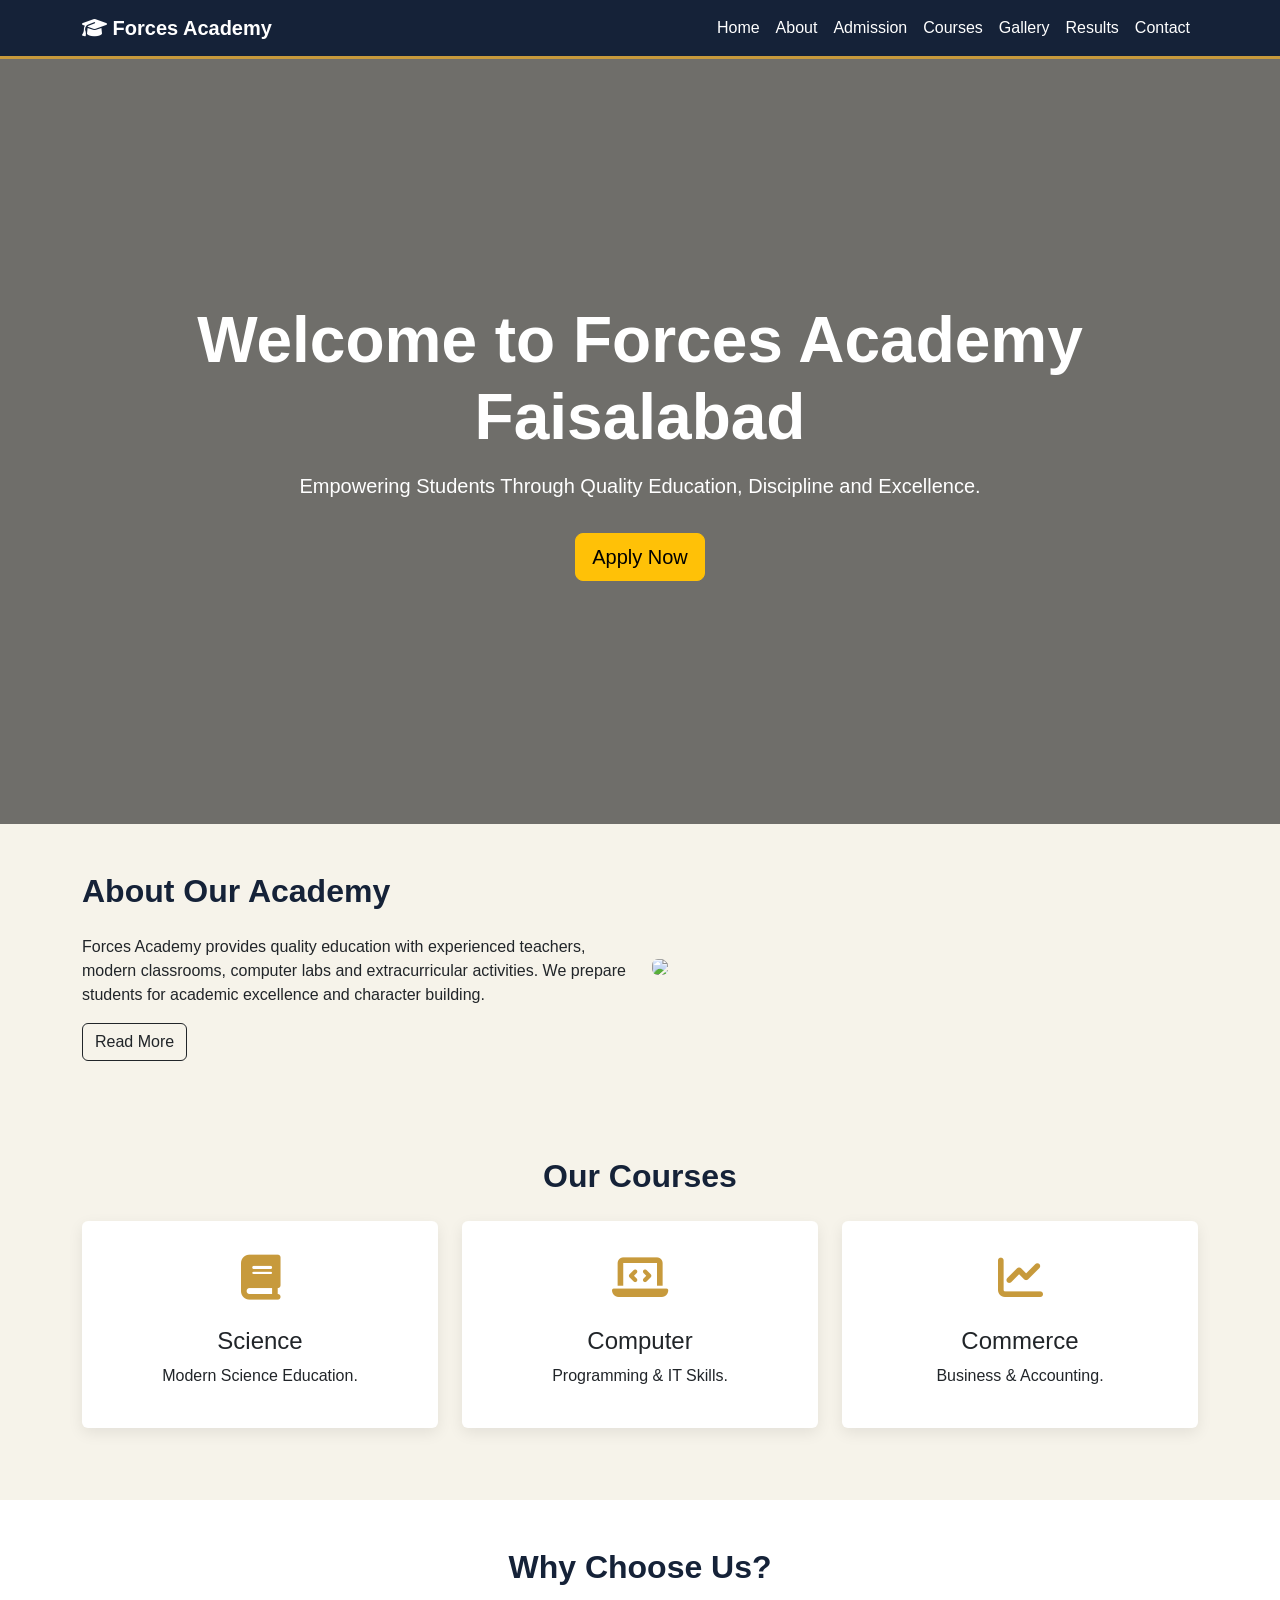
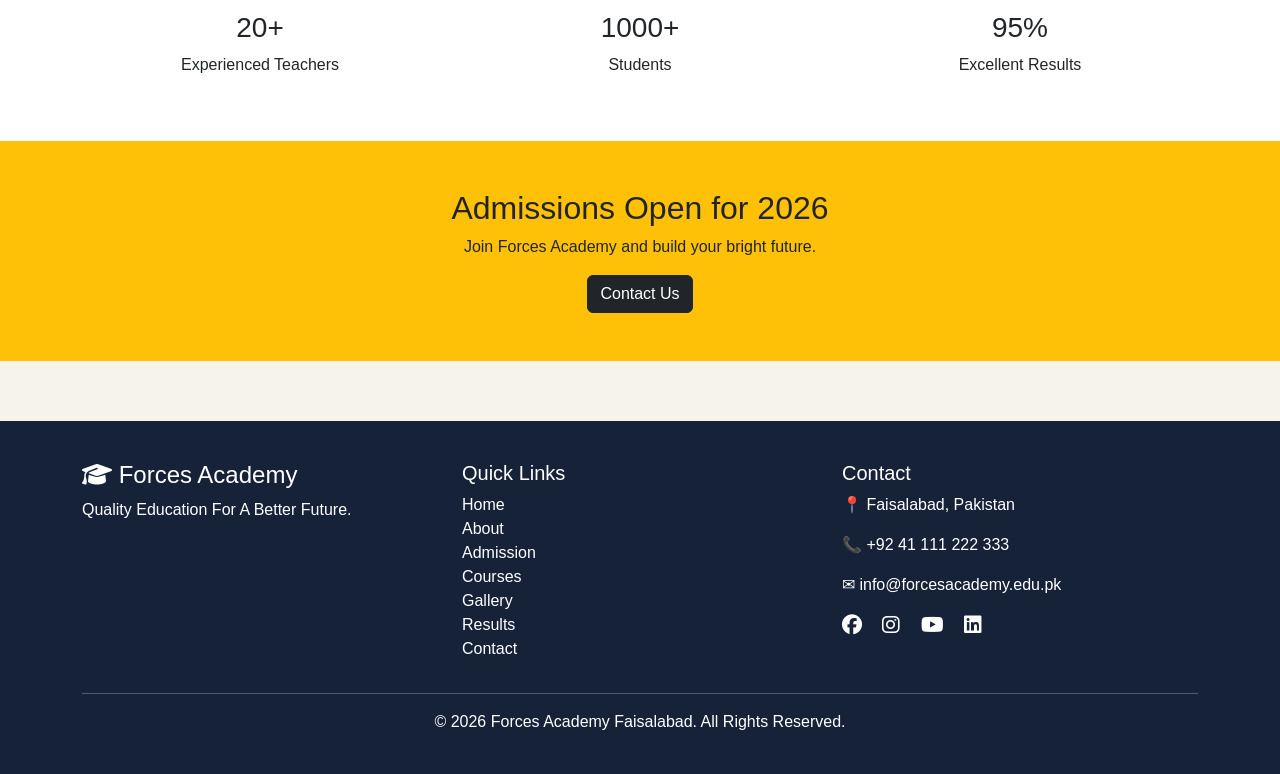
==== index.html @ c901ea83 "First commit" ====
<!DOCTYPE html>
<html lang="en">
<head>
<meta charset="UTF-8">
<meta name="viewport" content="width=device-width, initial-scale=1.0">

<title>Home | Forces Academy Faisalabad</title>

<link href="https://cdnjs.cloudflare.com/ajax/libs/bootstrap/5.3.3/css/bootstrap.min.css" rel="stylesheet">
<link href="https://cdnjs.cloudflare.com/ajax/libs/font-awesome/6.5.2/css/all.min.css" rel="stylesheet">

<style>

:root{
--navy:#152238;
--gold:#C79A3C;
--cream:#F6F3EA;
--paper:#fff;
}

body{
background:var(--cream);
font-family:Arial,sans-serif;
}

.navbar{
background:var(--navy);
border-bottom:3px solid var(--gold);
}

.navbar-brand,
.nav-link{
color:white!important;
}

.nav-link:hover{
color:var(--gold)!important;
}

.hero{
height:85vh;
background:
linear-gradient(rgba(0,0,0,.55),rgba(0,0,0,.55)),
url("https://images.unsplash.com/photo-1523050854058-8df90110c9f1?auto=format&fit=crop&w=1400&q=80");
background-size:cover;
background-position:center;
display:flex;
align-items:center;
color:white;
}

.section-title{
color:var(--navy);
font-weight:bold;
margin-bottom:25px;
}

.card{
border:none;
box-shadow:0 5px 15px rgba(0,0,0,.08);
}

footer{
background:var(--navy);
color:white;
padding:40px 0;
margin-top:60px;
}

footer a{
color:white;
text-decoration:none;
}

footer a:hover{
color:gold;
}

.icon-box{
font-size:45px;
color:var(--gold);
margin-bottom:15px;
}

</style>

</head>

<body>

<nav class="navbar navbar-expand-lg navbar-dark">

<div class="container">

<a class="navbar-brand fw-bold" href="index.html">
<i class="fa-solid fa-graduation-cap"></i>
Forces Academy
</a>

<button class="navbar-toggler" data-bs-toggle="collapse" data-bs-target="#menu">

<span class="navbar-toggler-icon"></span>

</button>

<div class="collapse navbar-collapse" id="menu">

<ul class="navbar-nav ms-auto">

<li class="nav-item"><a class="nav-link active" href="index.html">Home</a></li>
<li class="nav-item"><a class="nav-link" href="about.html">About</a></li>
<li class="nav-item"><a class="nav-link" href="admission.html">Admission</a></li>
<li class="nav-item"><a class="nav-link" href="courses.html">Courses</a></li>
<li class="nav-item"><a class="nav-link" href="gallery.html">Gallery</a></li>
<li class="nav-item"><a class="nav-link" href="result.html">Results</a></li>
<li class="nav-item"><a class="nav-link" href="contact.html">Contact</a></li>

</ul>

</div>

</div>

</nav>

<section class="hero">

<div class="container text-center">

<h1 class="display-3 fw-bold">
Welcome to Forces Academy Faisalabad
</h1>

<p class="lead mt-3">

Empowering Students Through Quality Education,
Discipline and Excellence.

</p>

<a href="admission.html" class="btn btn-warning btn-lg mt-3">

Apply Now

</a>

</div>

</section>

<section class="container py-5">

<div class="row align-items-center">

<div class="col-lg-6">

<h2 class="section-title">
About Our Academy
</h2>

<p>

Forces Academy provides quality education with experienced teachers,
modern classrooms, computer labs and extracurricular activities.

We prepare students for academic excellence and character building.

</p>

<a href="about.html" class="btn btn-outline-dark">

Read More

</a>

</div>

<div class="col-lg-6">

<img src="https://images.unsplash.com/photo-1509062522246-3755977927d7?auto=format&fit=crop&w=900&q=80"
class="img-fluid rounded">

</div>

</div>

</section>

<section class="container py-5">

<h2 class="text-center section-title">

Our Courses

</h2>

<div class="row">

<div class="col-md-4 mb-4">

<div class="card p-4 text-center">

<div class="icon-box">

<i class="fa-solid fa-book"></i>

</div>

<h4>Science</h4>

<p>Modern Science Education.</p>

</div>

</div>

<div class="col-md-4 mb-4">

<div class="card p-4 text-center">

<div class="icon-box">

<i class="fa-solid fa-laptop-code"></i>

</div>

<h4>Computer</h4>

<p>Programming & IT Skills.</p>

</div>

</div>

<div class="col-md-4 mb-4">

<div class="card p-4 text-center">

<div class="icon-box">

<i class="fa-solid fa-chart-line"></i>

</div>

<h4>Commerce</h4>

<p>Business & Accounting.</p>

</div>

</div>

</div>

</section>

<section class="bg-white py-5">

<div class="container">

<h2 class="text-center section-title">

Why Choose Us?

</h2>

<div class="row text-center">

<div class="col-md-4">

<h3>20+</h3>

<p>Experienced Teachers</p>

</div>

<div class="col-md-4">

<h3>1000+</h3>

<p>Students</p>

</div>

<div class="col-md-4">

<h3>95%</h3>

<p>Excellent Results</p>

</div>

</div>

</div>

</section>

<section class="bg-warning py-5 text-center">

<div class="container">

<h2>

Admissions Open for 2026

</h2>

<p>

Join Forces Academy and build your bright future.

</p>

<a href="contact.html" class="btn btn-dark">

Contact Us

</a>

</div>

</section>

<footer>

<div class="container">

<div class="row">

<div class="col-md-4">

<h4>

<i class="fa-solid fa-graduation-cap"></i>

Forces Academy

</h4>

<p>

Quality Education For A Better Future.

</p>

</div>

<div class="col-md-4">

<h5>

Quick Links

</h5>

<ul class="list-unstyled">

<li><a href="index.html">Home</a></li>
<li><a href="about.html">About</a></li>
<li><a href="admission.html">Admission</a></li>
<li><a href="courses.html">Courses</a></li>
<li><a href="gallery.html">Gallery</a></li>
<li><a href="result.html">Results</a></li>
<li><a href="contact.html">Contact</a></li>

</ul>

</div>

<div class="col-md-4">

<h5>

Contact

</h5>

<p>

📍 Faisalabad, Pakistan

</p>

<p>

📞 +92 41 111 222 333

</p>

<p>

✉ info@forcesacademy.edu.pk

</p>

<div>

<i class="fab fa-facebook fa-lg me-3"></i>

<i class="fab fa-instagram fa-lg me-3"></i>

<i class="fab fa-youtube fa-lg me-3"></i>

<i class="fab fa-linkedin fa-lg"></i>

</div>

</div>

</div>

<hr>

<p class="text-center mb-0">

© 2026 Forces Academy Faisalabad. All Rights Reserved.

</p>

</div>

</footer>

<script src="https://cdnjs.cloudflare.com/ajax/libs/bootstrap/5.3.3/js/bootstrap.bundle.min.js"></script>

</body>
</html>
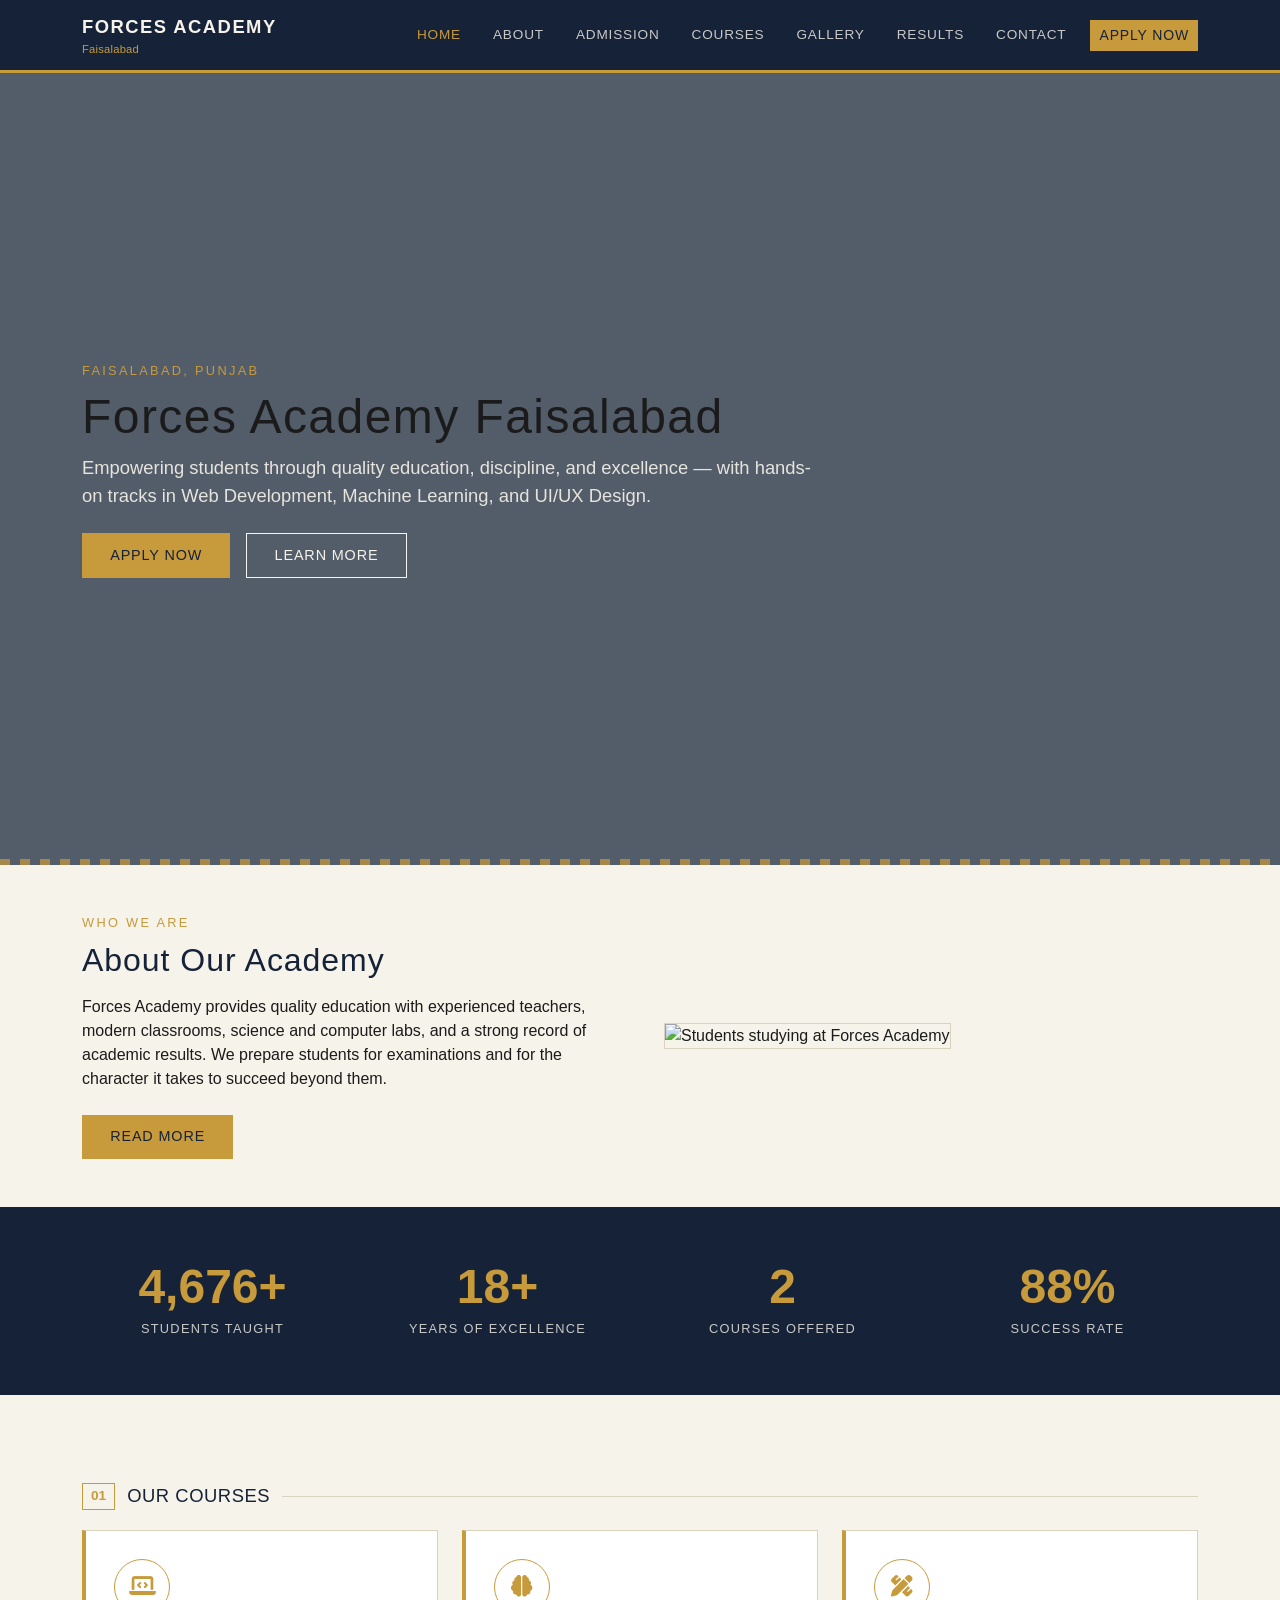
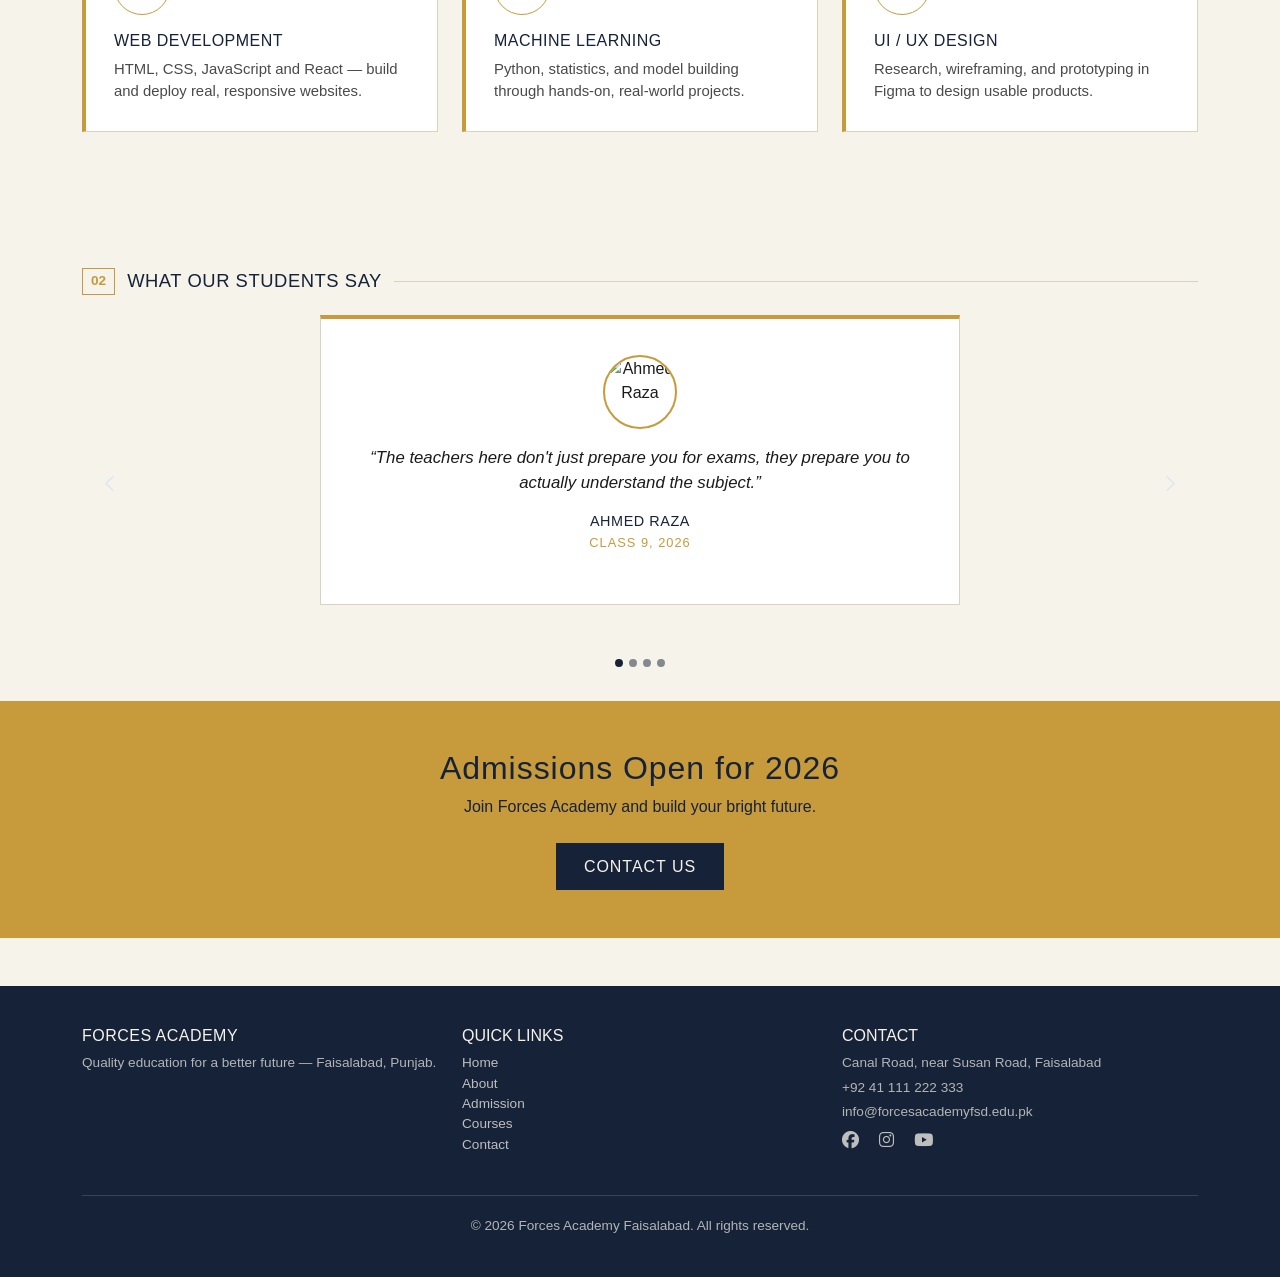
==== commit 9dc1e2c9: "Frontend week submission" ====
--- a/index.html
+++ b/index.html
@@ -3,426 +3,235 @@
 <head>
 <meta charset="UTF-8">
 <meta name="viewport" content="width=device-width, initial-scale=1.0">
-
 <title>Home | Forces Academy Faisalabad</title>
-
 <link href="https://cdnjs.cloudflare.com/ajax/libs/bootstrap/5.3.3/css/bootstrap.min.css" rel="stylesheet">
 <link href="https://cdnjs.cloudflare.com/ajax/libs/font-awesome/6.5.2/css/all.min.css" rel="stylesheet">
-
-<style>
-
-:root{
---navy:#152238;
---gold:#C79A3C;
---cream:#F6F3EA;
---paper:#fff;
-}
-
-body{
-background:var(--cream);
-font-family:Arial,sans-serif;
-}
-
-.navbar{
-background:var(--navy);
-border-bottom:3px solid var(--gold);
-}
-
-.navbar-brand,
-.nav-link{
-color:white!important;
-}
-
-.nav-link:hover{
-color:var(--gold)!important;
-}
-
-.hero{
-height:85vh;
-background:
-linear-gradient(rgba(0,0,0,.55),rgba(0,0,0,.55)),
-url("https://images.unsplash.com/photo-1523050854058-8df90110c9f1?auto=format&fit=crop&w=1400&q=80");
-background-size:cover;
-background-position:center;
-display:flex;
-align-items:center;
-color:white;
-}
-
-.section-title{
-color:var(--navy);
-font-weight:bold;
-margin-bottom:25px;
-}
-
-.card{
-border:none;
-box-shadow:0 5px 15px rgba(0,0,0,.08);
-}
-
-footer{
-background:var(--navy);
-color:white;
-padding:40px 0;
-margin-top:60px;
-}
-
-footer a{
-color:white;
-text-decoration:none;
-}
-
-footer a:hover{
-color:gold;
-}
-
-.icon-box{
-font-size:45px;
-color:var(--gold);
-margin-bottom:15px;
-}
-
-</style>
-
+<link rel="preconnect" href="https://fonts.googleapis.com">
+<link href="https://fonts.googleapis.com/css2?family=Oswald:wght@400;500;600;700&family=Source+Sans+3:wght@400;500;600;700&display=swap" rel="stylesheet">
+<link href="css/style.css" rel="stylesheet">
 </head>
-
 <body>
 
-<nav class="navbar navbar-expand-lg navbar-dark">
-
-<div class="container">
-
-<a class="navbar-brand fw-bold" href="index.html">
-<i class="fa-solid fa-graduation-cap"></i>
-Forces Academy
-</a>
-
-<button class="navbar-toggler" data-bs-toggle="collapse" data-bs-target="#menu">
-
-<span class="navbar-toggler-icon"></span>
-
-</button>
-
-<div class="collapse navbar-collapse" id="menu">
-
-<ul class="navbar-nav ms-auto">
-
-<li class="nav-item"><a class="nav-link active" href="index.html">Home</a></li>
-<li class="nav-item"><a class="nav-link" href="about.html">About</a></li>
-<li class="nav-item"><a class="nav-link" href="admission.html">Admission</a></li>
-<li class="nav-item"><a class="nav-link" href="courses.html">Courses</a></li>
-<li class="nav-item"><a class="nav-link" href="gallery.html">Gallery</a></li>
-<li class="nav-item"><a class="nav-link" href="result.html">Results</a></li>
-<li class="nav-item"><a class="nav-link" href="contact.html">Contact</a></li>
-
-</ul>
-
-</div>
-
-</div>
-
+<nav class="navbar navbar-expand-lg masthead py-2">
+  <div class="container">
+    <a class="navbar-brand" href="index.html">Forces Academy<small>Faisalabad</small></a>
+    <button class="navbar-toggler" type="button" data-bs-toggle="collapse" data-bs-target="#navMain" style="border-color:rgba(255,255,255,.3);">
+      <span class="navbar-toggler-icon"></span>
+    </button>
+    <div class="collapse navbar-collapse" id="navMain">
+      <ul class="navbar-nav ms-auto align-items-lg-center">
+        <li class="nav-item"><a class="nav-link active" href="index.html">Home</a></li>
+        <li class="nav-item"><a class="nav-link" href="about.html">About</a></li>
+        <li class="nav-item"><a class="nav-link" href="admission.html">Admission</a></li>
+        <li class="nav-item"><a class="nav-link" href="courses.html">Courses</a></li>
+        <li class="nav-item"><a class="nav-link" href="gallery.html">Gallery</a></li>
+        <li class="nav-item"><a class="nav-link" href="result.html">Results</a></li>
+        <li class="nav-item"><a class="nav-link" href="contact.html">Contact</a></li>
+        <li class="nav-item ms-lg-2"><a class="btn btn-warning btn-sm" href="admission.html">Apply Now</a></li>
+      </ul>
+    </div>
+  </div>
 </nav>
 
-<section class="hero">
-
-<div class="container text-center">
-
-<h1 class="display-3 fw-bold">
-Welcome to Forces Academy Faisalabad
-</h1>
-
-<p class="lead mt-3">
-
-Empowering Students Through Quality Education,
-Discipline and Excellence.
-
-</p>
-
-<a href="admission.html" class="btn btn-warning btn-lg mt-3">
-
-Apply Now
-
-</a>
-
-</div>
-
+<section id="hero">
+  <div class="container">
+    <div class="row">
+      <div class="col-lg-8">
+        <div class="eyebrow">Faisalabad, Punjab</div>
+        <h1>Forces Academy Faisalabad</h1>
+        <p class="lead mb-4">Empowering students through quality education, discipline, and excellence — with hands-on tracks in Web Development, Machine Learning, and UI/UX Design.</p>
+        <div class="d-flex flex-wrap gap-3">
+          <a href="admission.html" class="btn btn-gold">Apply Now</a>
+          <a href="about.html" class="btn btn-outline-cream">Learn More</a>
+        </div>
+      </div>
+    </div>
+  </div>
 </section>
 
-<section class="container py-5">
-
-<div class="row align-items-center">
-
-<div class="col-lg-6">
-
-<h2 class="section-title">
-About Our Academy
-</h2>
-
-<p>
-
-Forces Academy provides quality education with experienced teachers,
-modern classrooms, computer labs and extracurricular activities.
-
-We prepare students for academic excellence and character building.
-
-</p>
-
-<a href="about.html" class="btn btn-outline-dark">
-
-Read More
-
-</a>
-
-</div>
-
-<div class="col-lg-6">
-
-<img src="https://images.unsplash.com/photo-1509062522246-3755977927d7?auto=format&fit=crop&w=900&q=80"
-class="img-fluid rounded">
-
-</div>
-
-</div>
-
-</section>
-
-<section class="container py-5">
-
-<h2 class="text-center section-title">
-
-Our Courses
-
-</h2>
-
-<div class="row">
-
-<div class="col-md-4 mb-4">
-
-<div class="card p-4 text-center">
-
-<div class="icon-box">
-
-<i class="fa-solid fa-book"></i>
-
-</div>
-
-<h4>Science</h4>
-
-<p>Modern Science Education.</p>
-
-</div>
-
-</div>
-
-<div class="col-md-4 mb-4">
-
-<div class="card p-4 text-center">
-
-<div class="icon-box">
-
-<i class="fa-solid fa-laptop-code"></i>
-
-</div>
-
-<h4>Computer</h4>
-
-<p>Programming & IT Skills.</p>
-
-</div>
-
-</div>
-
-<div class="col-md-4 mb-4">
-
-<div class="card p-4 text-center">
-
-<div class="icon-box">
-
-<i class="fa-solid fa-chart-line"></i>
-
-</div>
-
-<h4>Commerce</h4>
-
-<p>Business & Accounting.</p>
-
-</div>
-
-</div>
-
-</div>
-
-</section>
-
-<section class="bg-white py-5">
-
-<div class="container">
-
-<h2 class="text-center section-title">
-
-Why Choose Us?
-
-</h2>
-
-<div class="row text-center">
-
-<div class="col-md-4">
-
-<h3>20+</h3>
-
-<p>Experienced Teachers</p>
-
-</div>
-
-<div class="col-md-4">
-
-<h3>1000+</h3>
-
-<p>Students</p>
-
-</div>
-
-<div class="col-md-4">
-
-<h3>95%</h3>
-
-<p>Excellent Results</p>
-
-</div>
-
-</div>
-
-</div>
-
-</section>
-
-<section class="bg-warning py-5 text-center">
-
-<div class="container">
-
-<h2>
-
-Admissions Open for 2026
-
-</h2>
-
-<p>
-
-Join Forces Academy and build your bright future.
-
-</p>
-
-<a href="contact.html" class="btn btn-dark">
-
-Contact Us
-
-</a>
-
-</div>
-
-</section>
+<main>
+
+  <section class="container py-5">
+    <div class="row align-items-center g-5">
+      <div class="col-lg-6">
+        <div class="eyebrow">Who We Are</div>
+        <h2 class="mb-3" style="color:var(--navy);">About Our Academy</h2>
+        <p>Forces Academy provides quality education with experienced teachers, modern classrooms, science and computer labs, and a strong record of academic results. We prepare students for examinations and for the character it takes to succeed beyond them.</p>
+        <a href="about.html" class="btn btn-gold mt-2">Read More</a>
+      </div>
+      <div class="col-lg-6">
+        <img src="https://images.unsplash.com/photo-1509062522246-3755977927d7?auto=format&fit=crop&w=900&q=80" class="img-fluid" alt="Students studying at Forces Academy" style="border:1px solid var(--line);">
+      </div>
+    </div>
+  </section>
+
+  <section class="stats-band">
+    <div class="container">
+      <div class="row g-4">
+        <div class="col-6 col-md-3">
+          <div class="stat-item">
+            <div class="stat-number" data-target="5000" data-suffix="+">0</div>
+            <div class="stat-label">Students Taught</div>
+          </div>
+        </div>
+        <div class="col-6 col-md-3">
+          <div class="stat-item">
+            <div class="stat-number" data-target="20" data-suffix="+">0</div>
+            <div class="stat-label">Years of Excellence</div>
+          </div>
+        </div>
+        <div class="col-6 col-md-3">
+          <div class="stat-item">
+            <div class="stat-number" data-target="3" data-suffix="">0</div>
+            <div class="stat-label">Courses Offered</div>
+          </div>
+        </div>
+        <div class="col-6 col-md-3">
+          <div class="stat-item">
+            <div class="stat-number" data-target="95" data-suffix="%">0</div>
+            <div class="stat-label">Success Rate</div>
+          </div>
+        </div>
+      </div>
+    </div>
+  </section>
+
+  <section class="container py-5">
+    <div class="section-label">
+      <span class="num">01</span>
+      <h2>Our Courses</h2>
+    </div>
+    <div class="row g-4">
+      <div class="col-md-4">
+        <div class="panel">
+          <div class="icon-box"><i class="fa-solid fa-laptop-code"></i></div>
+          <h4>Web Development</h4>
+          <p>HTML, CSS, JavaScript and React — build and deploy real, responsive websites.</p>
+        </div>
+      </div>
+      <div class="col-md-4">
+        <div class="panel">
+          <div class="icon-box"><i class="fa-solid fa-brain"></i></div>
+          <h4>Machine Learning</h4>
+          <p>Python, statistics, and model building through hands-on, real-world projects.</p>
+        </div>
+      </div>
+      <div class="col-md-4">
+        <div class="panel">
+          <div class="icon-box"><i class="fa-solid fa-pen-ruler"></i></div>
+          <h4>UI / UX Design</h4>
+          <p>Research, wireframing, and prototyping in Figma to design usable products.</p>
+        </div>
+      </div>
+    </div>
+  </section>
+
+  <section class="container py-5">
+    <div class="section-label">
+      <span class="num">02</span>
+      <h2>What Our Students Say</h2>
+    </div>
+
+    <div id="testimonialCarousel" class="carousel slide" data-bs-ride="carousel" data-bs-interval="4500">
+      <div class="carousel-indicators" style="bottom:-2.5rem;">
+        <button type="button" data-bs-target="#testimonialCarousel" data-bs-slide-to="0" class="active" aria-current="true"></button>
+        <button type="button" data-bs-target="#testimonialCarousel" data-bs-slide-to="1"></button>
+        <button type="button" data-bs-target="#testimonialCarousel" data-bs-slide-to="2"></button>
+        <button type="button" data-bs-target="#testimonialCarousel" data-bs-slide-to="3"></button>
+      </div>
+      <div class="carousel-inner pb-5">
+        <div class="carousel-item active">
+          <div class="testimonial-card">
+            <img src="https://i.pravatar.cc/150?img=12" class="testimonial-photo" alt="Ahmed Raza">
+            <p class="testimonial-quote">The teachers here don't just prepare you for exams, they prepare you to actually understand the subject.</p>
+            <p class="testimonial-name">Ahmed Raza</p>
+            <p class="testimonial-meta">Class 9, 2026</p>
+          </div>
+        </div>
+        <div class="carousel-item">
+          <div class="testimonial-card">
+            <img src="https://i.pravatar.cc/150?img=32" class="testimonial-photo" alt="Sana Fatima">
+            <p class="testimonial-quote">Small class sizes and constant feedback made a huge difference in my grades this year.</p>
+            <p class="testimonial-name">Sana Fatima</p>
+            <p class="testimonial-meta">Class 9, 2026</p>
+          </div>
+        </div>
+        <div class="carousel-item">
+          <div class="testimonial-card">
+            <img src="https://i.pravatar.cc/150?img=45" class="testimonial-photo" alt="Ali Hassan">
+            <p class="testimonial-quote">The entry-test prep track is excellent — structured, consistent, and genuinely challenging.</p>
+            <p class="testimonial-name">Ali Hassan</p>
+            <p class="testimonial-meta">Class 10, 2026</p>
+          </div>
+        </div>
+        <div class="carousel-item">
+          <div class="testimonial-card">
+            <img src="https://i.pravatar.cc/150?img=48" class="testimonial-photo" alt="Ayesha Siddiqui">
+            <p class="testimonial-quote">From the labs to the library, everything about this campus is built for students who want to work.</p>
+            <p class="testimonial-name">Ayesha Siddiqui</p>
+            <p class="testimonial-meta">Class 10, 2026</p>
+          </div>
+        </div>
+      </div>
+      <button class="carousel-control-prev" type="button" data-bs-target="#testimonialCarousel" data-bs-slide="prev">
+        <span class="carousel-control-prev-icon" aria-hidden="true"></span>
+        <span class="visually-hidden">Previous</span>
+      </button>
+      <button class="carousel-control-next" type="button" data-bs-target="#testimonialCarousel" data-bs-slide="next">
+        <span class="carousel-control-next-icon" aria-hidden="true"></span>
+        <span class="visually-hidden">Next</span>
+      </button>
+    </div>
+  </section>
+
+  <section class="cta-band">
+    <div class="container">
+      <h2>Admissions Open for 2026</h2>
+      <p class="mb-4">Join Forces Academy and build your bright future.</p>
+      <a href="admission.html" class="btn" style="background:var(--navy); color:var(--cream); border-radius:0; font-family:'Oswald',sans-serif; text-transform:uppercase; letter-spacing:.06em; padding:.65rem 1.7rem;">Contact Us</a>
+    </div>
+  </section>
+
+</main>
 
 <footer>
-
-<div class="container">
-
-<div class="row">
-
-<div class="col-md-4">
-
-<h4>
-
-<i class="fa-solid fa-graduation-cap"></i>
-
-Forces Academy
-
-</h4>
-
-<p>
-
-Quality Education For A Better Future.
-
-</p>
-
-</div>
-
-<div class="col-md-4">
-
-<h5>
-
-Quick Links
-
-</h5>
-
-<ul class="list-unstyled">
-
-<li><a href="index.html">Home</a></li>
-<li><a href="about.html">About</a></li>
-<li><a href="admission.html">Admission</a></li>
-<li><a href="courses.html">Courses</a></li>
-<li><a href="gallery.html">Gallery</a></li>
-<li><a href="result.html">Results</a></li>
-<li><a href="contact.html">Contact</a></li>
-
-</ul>
-
-</div>
-
-<div class="col-md-4">
-
-<h5>
-
-Contact
-
-</h5>
-
-<p>
-
-📍 Faisalabad, Pakistan
-
-</p>
-
-<p>
-
-📞 +92 41 111 222 333
-
-</p>
-
-<p>
-
-✉ info@forcesacademy.edu.pk
-
-</p>
-
-<div>
-
-<i class="fab fa-facebook fa-lg me-3"></i>
-
-<i class="fab fa-instagram fa-lg me-3"></i>
-
-<i class="fab fa-youtube fa-lg me-3"></i>
-
-<i class="fab fa-linkedin fa-lg"></i>
-
-</div>
-
-</div>
-
-</div>
-
-<hr>
-
-<p class="text-center mb-0">
-
-© 2026 Forces Academy Faisalabad. All Rights Reserved.
-
-</p>
-
-</div>
-
+  <div class="container">
+    <div class="row g-4">
+      <div class="col-md-4">
+        <h4>Forces Academy</h4>
+        <p>Quality education for a better future — Faisalabad, Punjab.</p>
+      </div>
+      <div class="col-md-4">
+        <h5>Quick Links</h5>
+        <ul class="list-unstyled">
+          <li><a href="index.html">Home</a></li>
+          <li><a href="about.html">About</a></li>
+          <li><a href="admission.html">Admission</a></li>
+          <li><a href="courses.html">Courses</a></li>
+          <li><a href="contact.html">Contact</a></li>
+        </ul>
+      </div>
+      <div class="col-md-4">
+        <h5>Contact</h5>
+        <p class="mb-1">Canal Road, near Susan Road, Faisalabad</p>
+        <p class="mb-1">+92 41 111 222 333</p>
+        <p class="mb-2">info@forcesacademyfsd.edu.pk</p>
+        <div>
+          <a href="#" class="me-3"><i class="fa-brands fa-facebook fa-lg"></i></a>
+          <a href="#" class="me-3"><i class="fa-brands fa-instagram fa-lg"></i></a>
+          <a href="#"><i class="fa-brands fa-youtube fa-lg"></i></a>
+        </div>
+      </div>
+    </div>
+    <div class="footer-bottom">
+      &copy; 2026 Forces Academy Faisalabad. All rights reserved.
+    </div>
+  </div>
 </footer>
 
+<button id="backToTop" aria-label="Back to top"><i class="fa-solid fa-arrow-up"></i></button>
+
 <script src="https://cdnjs.cloudflare.com/ajax/libs/bootstrap/5.3.3/js/bootstrap.bundle.min.js"></script>
-
+<script src="js/main.js"></script>
 </body>
-</html>+</html>
--- a/css/style.css
+++ b/css/style.css
@@ -0,0 +1,281 @@
+/* ===========================================================
+   Forces Academy Faisalabad — Shared Stylesheet
+   Design system: navy / gold / cream editorial look
+   =========================================================== */
+
+:root{
+  --navy:#152238;
+  --navy-2:#1E3352;
+  --gold:#C79A3C;
+  --cream:#F6F3EA;
+  --olive:#4C5A3C;
+  --ink:#1B1B1B;
+  --line:#D9D2BE;
+  --paper:#FFFFFF;
+  --danger:#8C3B2E;
+}
+
+html{
+  scroll-behavior:smooth;
+}
+
+*{box-sizing:border-box;}
+
+body{
+  background:var(--cream);
+  color:var(--ink);
+  font-family:'Source Sans 3', sans-serif;
+}
+
+h1,h2,h3,h4,.brand,.eyebrow{
+  font-family:'Oswald', sans-serif;
+  letter-spacing:.03em;
+}
+
+a{color:var(--navy-2);}
+
+/* ---------- Navbar ---------- */
+.masthead{background:var(--navy); color:var(--cream); border-bottom:3px solid var(--gold);}
+.masthead .navbar-brand{font-family:'Oswald',sans-serif; font-weight:700; letter-spacing:.08em; text-transform:uppercase; color:var(--cream) !important; font-size:1.15rem;}
+.masthead .navbar-brand small{display:block; font-family:'Source Sans 3',sans-serif; font-weight:400; letter-spacing:.02em; text-transform:none; font-size:.7rem; color:var(--gold);}
+.masthead .nav-link{color:rgba(246,243,234,.8) !important; font-family:'Oswald',sans-serif; letter-spacing:.06em; text-transform:uppercase; font-size:.85rem; padding:.6rem 1rem !important;}
+.masthead .nav-link.active, .masthead .nav-link:hover{color:var(--gold) !important;}
+.masthead .btn-warning{
+  font-family:'Oswald',sans-serif;
+  text-transform:uppercase;
+  letter-spacing:.06em;
+  background:var(--gold);
+  border-color:var(--gold);
+  color:var(--navy);
+  border-radius:0;
+}
+.masthead .btn-warning:hover{background:#B98A2E; border-color:#B98A2E;}
+
+/* ---------- Page header (interior pages) ---------- */
+.page-header{
+  background:var(--navy);
+  color:var(--cream);
+  padding:3rem 0 2.5rem;
+  position:relative;
+  border-bottom:1px solid rgba(199,154,60,.4);
+}
+.page-header::after{
+  content:"";
+  position:absolute; left:0; right:0; bottom:-6px; height:6px;
+  background:repeating-linear-gradient(90deg, var(--gold) 0 10px, transparent 10px 20px);
+  opacity:.6;
+}
+.eyebrow{color:var(--gold); text-transform:uppercase; font-size:.8rem; letter-spacing:.18em; margin-bottom:.5rem;}
+.page-header h1{font-weight:700; text-transform:uppercase; font-size:2.4rem; margin-bottom:.5rem;}
+.page-header p{color:rgba(246,243,234,.85); max-width:640px; margin-bottom:0;}
+
+/* ---------- Section labels ---------- */
+.section-label{display:flex; align-items:center; gap:.75rem; margin:2.5rem 0 1.25rem;}
+.section-label .num{font-family:'Oswald',sans-serif; color:var(--gold); font-weight:700; font-size:.85rem; border:1px solid var(--gold); padding:.15rem .5rem;}
+.section-label h2{font-size:1.15rem; text-transform:uppercase; margin:0; color:var(--navy);}
+.section-label::after{content:""; flex:1; height:1px; background:var(--line);}
+
+/* ---------- Hero (home page) ---------- */
+#hero{
+  height:88vh;
+  min-height:520px;
+  position:relative;
+  display:flex;
+  align-items:center;
+  background:
+    linear-gradient(rgba(21,34,56,.72),rgba(21,34,56,.72)),
+    url("https://images.unsplash.com/photo-1523050854058-8df90110c9f1?auto=format&fit=crop&w=1600&q=80");
+  background-size:cover;
+  background-position:center;
+}
+#hero::after{
+  content:"";
+  position:absolute; left:0; right:0; bottom:0; height:6px;
+  background:repeating-linear-gradient(90deg, var(--gold) 0 10px, transparent 10px 20px);
+  opacity:.7;
+}
+#hero .eyebrow{color:var(--gold);}
+#hero h1{font-size:3rem;}
+#hero .lead{font-family:'Source Sans 3',sans-serif; font-size:1.15rem; color:rgba(246,243,234,.9);}
+
+/* ---------- Buttons ---------- */
+.btn-gold{
+  background:var(--gold);
+  border:1px solid var(--gold);
+  color:var(--navy);
+  font-family:'Oswald',sans-serif;
+  text-transform:uppercase;
+  letter-spacing:.06em;
+  font-size:.9rem;
+  border-radius:0;
+  padding:.65rem 1.7rem;
+}
+.btn-gold:hover{background:#B98A2E; border-color:#B98A2E; color:var(--navy);}
+
+.btn-outline-cream{
+  background:transparent;
+  border:1px solid var(--cream);
+  color:var(--cream);
+  font-family:'Oswald',sans-serif;
+  text-transform:uppercase;
+  letter-spacing:.06em;
+  font-size:.9rem;
+  border-radius:0;
+  padding:.65rem 1.7rem;
+}
+.btn-outline-cream:hover{background:var(--cream); color:var(--navy);}
+
+/* ---------- Cards / info panels ---------- */
+.panel{
+  background:var(--paper);
+  border:1px solid var(--line);
+  border-left:4px solid var(--gold);
+  padding:1.75rem;
+  height:100%;
+}
+.panel h3, .panel h4{color:var(--navy); text-transform:uppercase; font-size:1rem;}
+.panel p{color:#4A4A4A; margin-bottom:0; font-size:.93rem;}
+
+.icon-box{
+  width:56px; height:56px;
+  border:1px solid var(--gold);
+  border-radius:50%;
+  display:flex; align-items:center; justify-content:center;
+  margin-bottom:1rem;
+  color:var(--gold);
+  font-size:1.35rem;
+}
+
+/* ---------- Stats counter ---------- */
+.stats-band{
+  background:var(--navy);
+  color:var(--cream);
+  padding:3.5rem 0;
+}
+.stat-item{text-align:center;}
+.stat-number{
+  font-family:'Oswald',sans-serif;
+  font-weight:700;
+  font-size:3rem;
+  color:var(--gold);
+  line-height:1;
+}
+.stat-label{
+  margin-top:.5rem;
+  text-transform:uppercase;
+  letter-spacing:.1em;
+  font-size:.8rem;
+  color:rgba(246,243,234,.8);
+}
+
+/* ---------- Testimonials ---------- */
+.testimonial-card{
+  background:var(--paper);
+  border:1px solid var(--line);
+  border-top:4px solid var(--gold);
+  padding:2.25rem;
+  text-align:center;
+  max-width:640px;
+  margin:0 auto;
+}
+.testimonial-photo{
+  width:74px; height:74px;
+  border-radius:50%;
+  object-fit:cover;
+  border:2px solid var(--gold);
+  margin:0 auto 1rem;
+  display:block;
+}
+.testimonial-quote{
+  font-size:1.05rem;
+  font-style:italic;
+  color:var(--ink);
+  margin-bottom:1rem;
+}
+.testimonial-quote::before{content:"\201C";}
+.testimonial-quote::after{content:"\201D";}
+.testimonial-name{
+  font-family:'Oswald',sans-serif;
+  color:var(--navy);
+  text-transform:uppercase;
+  font-size:.9rem;
+  letter-spacing:.04em;
+  margin-bottom:0;
+}
+.testimonial-meta{
+  font-size:.8rem;
+  color:var(--gold);
+  text-transform:uppercase;
+  letter-spacing:.08em;
+}
+#testimonialCarousel .carousel-indicators [data-bs-target]{
+  background-color:var(--navy);
+  width:8px; height:8px; border-radius:50%;
+}
+#testimonialCarousel .carousel-control-prev-icon,
+#testimonialCarousel .carousel-control-next-icon{
+  filter:invert(15%) sepia(20%) saturate(1000%) hue-rotate(180deg);
+  background-size:60%;
+}
+#testimonialCarousel .carousel-control-prev,
+#testimonialCarousel .carousel-control-next{
+  width:5%;
+}
+
+/* ---------- CTA band ---------- */
+.cta-band{
+  background:var(--gold);
+  color:var(--navy);
+  padding:3rem 0;
+  text-align:center;
+}
+.cta-band h2{margin-bottom:.5rem;}
+
+/* ---------- Back to top button ---------- */
+#backToTop{
+  position:fixed;
+  right:1.5rem;
+  bottom:1.5rem;
+  width:46px; height:46px;
+  background:var(--navy);
+  color:var(--gold);
+  border:1px solid var(--gold);
+  display:flex; align-items:center; justify-content:center;
+  font-size:1.1rem;
+  cursor:pointer;
+  opacity:0;
+  visibility:hidden;
+  transform:translateY(10px);
+  transition:opacity .25s ease, transform .25s ease, visibility .25s ease;
+  z-index:1050;
+}
+#backToTop.show{
+  opacity:1;
+  visibility:visible;
+  transform:translateY(0);
+}
+#backToTop:hover{background:var(--gold); color:var(--navy);}
+
+/* ---------- Footer ---------- */
+footer{
+  background:var(--navy);
+  color:rgba(246,243,234,.7);
+  padding:2.5rem 0;
+  margin-top:3rem;
+  font-size:.85rem;
+}
+footer h4, footer h5{color:var(--cream); text-transform:uppercase; font-size:1rem;}
+footer a{color:rgba(246,243,234,.75); text-decoration:none;}
+footer a:hover{color:var(--gold);}
+footer .footer-bottom{
+  border-top:1px solid rgba(246,243,234,.15);
+  margin-top:1.5rem;
+  padding-top:1.25rem;
+  text-align:center;
+}
+
+/* ---------- Reduced motion ---------- */
+@media (prefers-reduced-motion: reduce){
+  html{scroll-behavior:auto;}
+  #backToTop{transition:none;}
+}
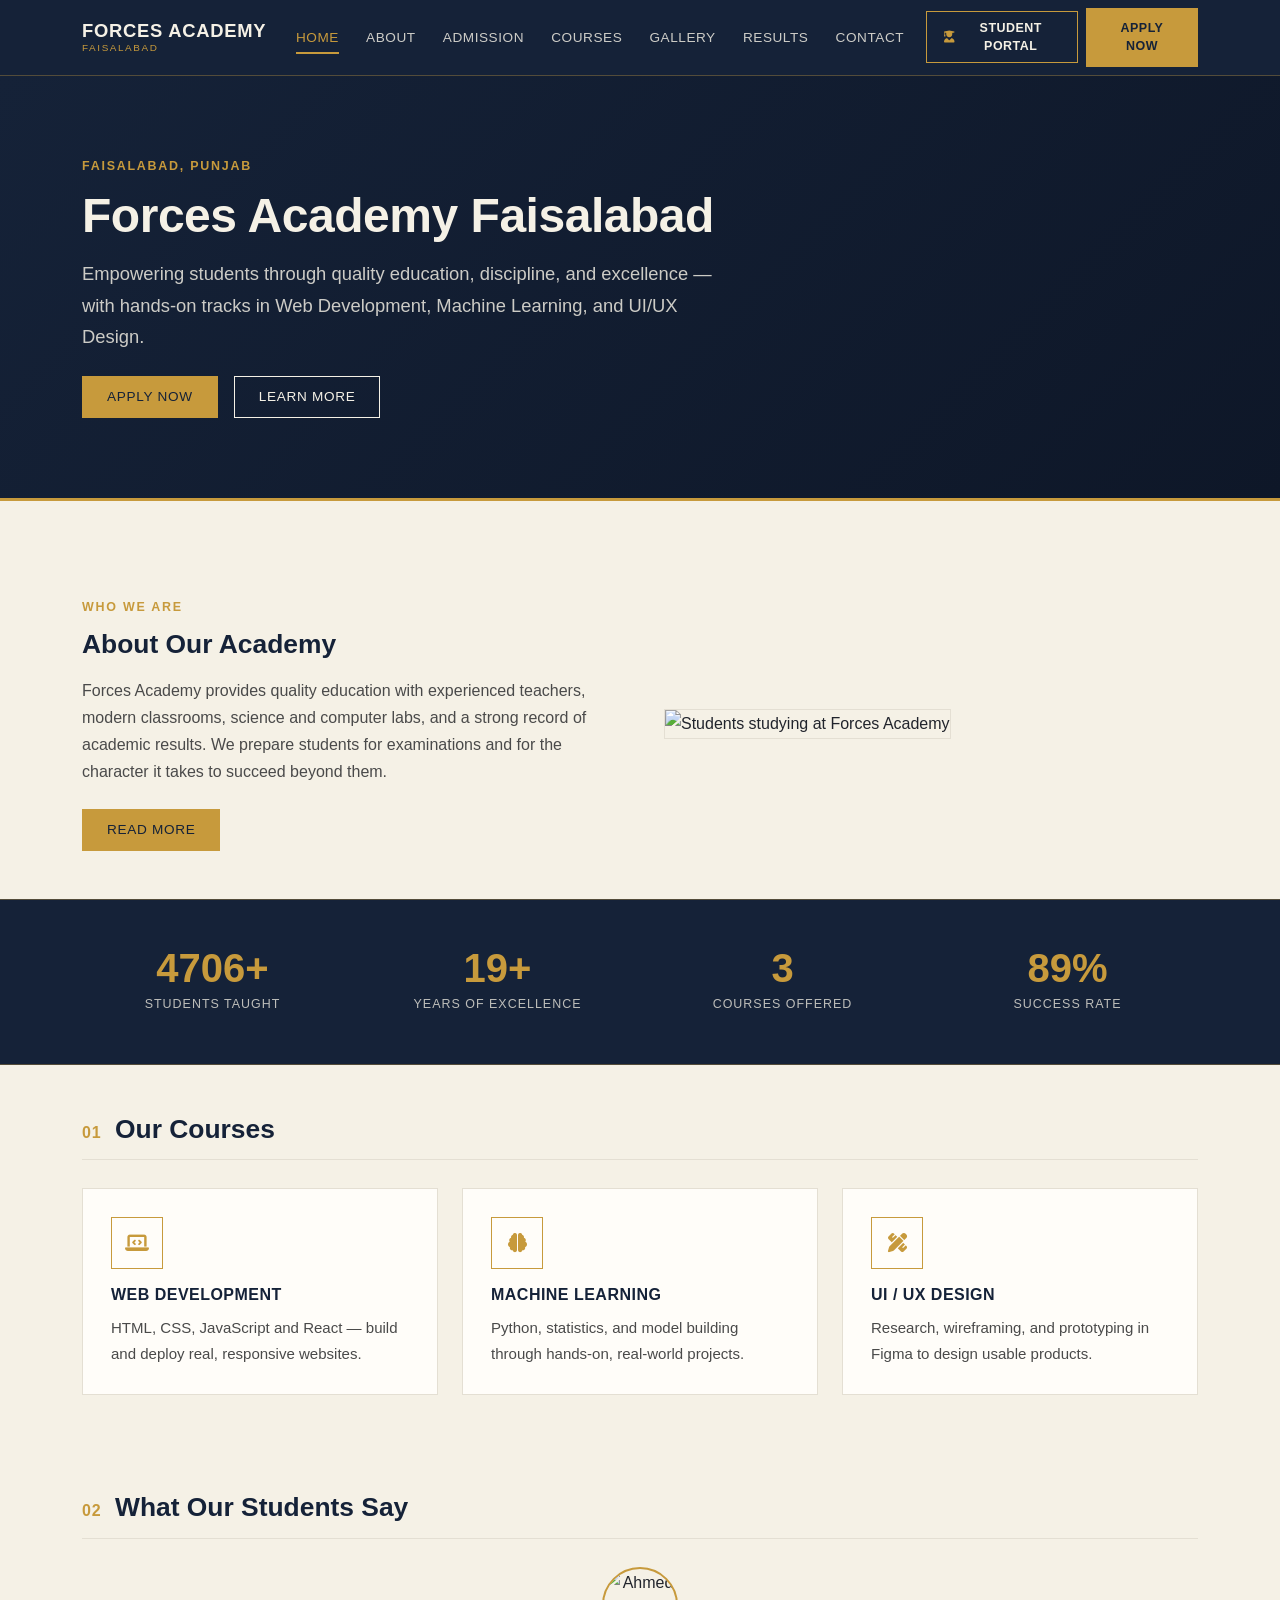
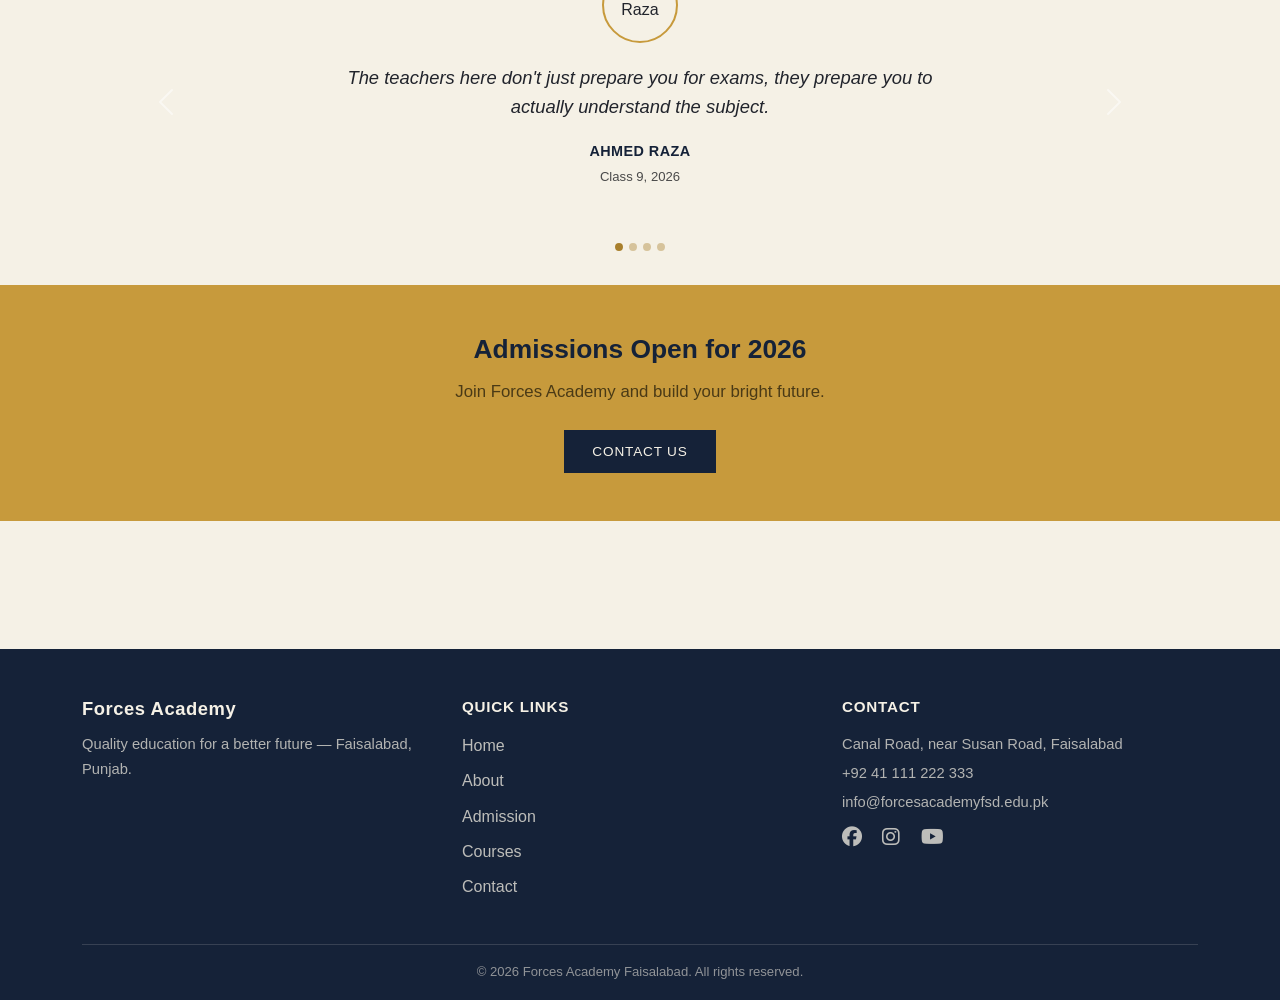
==== commit 4b8cb71c: "Fix cross-browser and mobile responsiveness issues" ====
--- a/index.html
+++ b/index.html
@@ -15,7 +15,7 @@
 <nav class="navbar navbar-expand-lg masthead py-2">
   <div class="container">
     <a class="navbar-brand" href="index.html">Forces Academy<small>Faisalabad</small></a>
-    <button class="navbar-toggler" type="button" data-bs-toggle="collapse" data-bs-target="#navMain" style="border-color:rgba(255,255,255,.3);">
+    <button class="navbar-toggler" type="button" data-bs-toggle="collapse" data-bs-target="#navMain" aria-controls="navMain" aria-expanded="false" aria-label="Toggle navigation" style="border-color:rgba(255,255,255,.3);">
       <span class="navbar-toggler-icon"></span>
     </button>
     <div class="collapse navbar-collapse" id="navMain">
@@ -27,6 +27,7 @@
         <li class="nav-item"><a class="nav-link" href="gallery.html">Gallery</a></li>
         <li class="nav-item"><a class="nav-link" href="result.html">Results</a></li>
         <li class="nav-item"><a class="nav-link" href="contact.html">Contact</a></li>
+        <li class="nav-item ms-lg-2"><a class="btn btn-portal btn-sm" href="result.html"><i class="fa-solid fa-user-graduate"></i> Student Portal</a></li>
         <li class="nav-item ms-lg-2"><a class="btn btn-warning btn-sm" href="admission.html">Apply Now</a></li>
       </ul>
     </div>
@@ -217,9 +218,9 @@
         <p class="mb-1">+92 41 111 222 333</p>
         <p class="mb-2">info@forcesacademyfsd.edu.pk</p>
         <div>
-          <a href="#" class="me-3"><i class="fa-brands fa-facebook fa-lg"></i></a>
-          <a href="#" class="me-3"><i class="fa-brands fa-instagram fa-lg"></i></a>
-          <a href="#"><i class="fa-brands fa-youtube fa-lg"></i></a>
+          <a href="#" class="me-3" aria-label="Facebook"><i class="fa-brands fa-facebook fa-lg"></i></a>
+          <a href="#" class="me-3" aria-label="Instagram"><i class="fa-brands fa-instagram fa-lg"></i></a>
+          <a href="#" aria-label="YouTube"><i class="fa-brands fa-youtube fa-lg"></i></a>
         </div>
       </div>
     </div>
--- a/css/style.css
+++ b/css/style.css
@@ -1,281 +1,443 @@
-/* ===========================================================
-   Forces Academy Faisalabad — Shared Stylesheet
-   Design system: navy / gold / cream editorial look
-   =========================================================== */
+/* ==========================================================================
+   Forces Academy Faisalabad — Site Stylesheet
+   Broadsheet-editorial system: navy / gold / cream, hairline rules, no radius
+   ========================================================================== */
 
 :root{
-  --navy:#152238;
-  --navy-2:#1E3352;
-  --gold:#C79A3C;
-  --cream:#F6F3EA;
-  --olive:#4C5A3C;
-  --ink:#1B1B1B;
-  --line:#D9D2BE;
-  --paper:#FFFFFF;
-  --danger:#8C3B2E;
-}
-
-html{
-  scroll-behavior:smooth;
-}
-
-*{box-sizing:border-box;}
+  --navy:      #152238;
+  --navy-light:#22314C;
+  --gold:      #C79A3C;
+  --gold-dark: #A87F2C;
+  --cream:     #F5F1E6;
+  --paper:     #FFFDF9;
+  --line:      #E4DFD3;
+  --olive:     #4C5A3C;
+  --danger:    #B3261E;
+  --ink:       #21242C;
+  --muted:     #4A4A4A;
+
+  --font-display:'Oswald', sans-serif;
+  --font-body:'Source Sans 3', sans-serif;
+
+  --space-xs: .5rem;
+  --space-sm: 1rem;
+  --space-md: 1.75rem;
+  --space-lg: 3rem;
+  --space-xl: 5rem;
+}
+
+/* ---------- Base ---------- */
+html{ scroll-behavior:smooth; }
 
 body{
+  font-family:var(--font-body);
+  color:var(--ink);
+  font-size:1rem;
+  line-height:1.7;
   background:var(--cream);
-  color:var(--ink);
-  font-family:'Source Sans 3', sans-serif;
-}
-
-h1,h2,h3,h4,.brand,.eyebrow{
-  font-family:'Oswald', sans-serif;
-  letter-spacing:.03em;
-}
-
-a{color:var(--navy-2);}
+  -webkit-font-smoothing:antialiased;
+}
+
+main{
+  padding-top:var(--space-lg);
+  padding-bottom:var(--space-lg);
+}
+
+a{ color:var(--gold-dark); text-decoration:none; transition:color .15s ease; }
+a:hover{ color:var(--navy); }
+
+::selection{ background:var(--gold); color:var(--navy); }
+
+:focus-visible{
+  outline:2px solid var(--gold);
+  outline-offset:2px;
+}
+
+/* ---------- Typography scale ---------- */
+h1, h2, h3, h4, h5, h6{
+  font-family:var(--font-display);
+  color:var(--navy);
+  font-weight:600;
+  line-height:1.25;
+  margin-bottom:.75rem;
+}
+
+h1{ font-size:2.75rem; font-weight:700; letter-spacing:-.01em; }
+h2{ font-size:1.65rem; font-weight:600; }
+h3{ font-size:1.2rem; font-weight:600; }
+h4{ font-size:1rem; font-weight:600; text-transform:uppercase; letter-spacing:.03em; }
+h5{ font-size:.95rem; font-weight:600; text-transform:uppercase; letter-spacing:.05em; }
+
+p{ color:var(--muted); margin-bottom:1rem; }
+p:last-child{ margin-bottom:0; }
+
+@media (max-width:767px){
+  h1{ font-size:2rem; }
+  h2{ font-size:1.35rem; }
+}
+
+.eyebrow{
+  font-family:var(--font-display);
+  text-transform:uppercase;
+  letter-spacing:.14em;
+  font-size:.78rem;
+  font-weight:600;
+  color:var(--gold);
+  margin-bottom:.6rem;
+}
+
+/* Section label: numbered heading used across every page */
+.section-label{
+  display:flex;
+  align-items:baseline;
+  gap:.85rem;
+  border-bottom:1px solid var(--line);
+  padding-bottom:.85rem;
+  margin:var(--space-lg) 0 var(--space-md);
+}
+.section-label:first-child{ margin-top:0; }
+.section-label .num{
+  font-family:var(--font-display);
+  font-weight:700;
+  font-size:1rem;
+  color:var(--gold);
+  letter-spacing:.05em;
+}
+.section-label h2{ margin-bottom:0; }
+
+/* ---------- Buttons ---------- */
+.btn{
+  border-radius:0;
+  font-family:var(--font-display);
+  text-transform:uppercase;
+  letter-spacing:.05em;
+  font-size:.85rem;
+  font-weight:500;
+  padding:.6rem 1.5rem;
+  transition:background-color .15s ease, color .15s ease, border-color .15s ease, transform .15s ease;
+}
+.btn:hover, .btn:focus-visible{ transform:translateY(-1px); }
+.btn:active{ transform:translateY(0); }
+
+.btn-gold{
+  background:var(--gold);
+  color:var(--navy);
+  border:1px solid var(--gold);
+}
+.btn-gold:hover, .btn-gold:focus-visible{
+  background:var(--gold-dark);
+  border-color:var(--gold-dark);
+  color:var(--navy);
+}
+
+.btn-outline-cream{
+  background:transparent;
+  color:var(--cream);
+  border:1px solid var(--cream);
+}
+.btn-outline-cream:hover, .btn-outline-cream:focus-visible{
+  background:var(--cream);
+  color:var(--navy);
+}
+
+.btn-warning{
+  border-radius:0;
+  font-family:var(--font-display);
+  text-transform:uppercase;
+  letter-spacing:.04em;
+  font-size:.78rem;
+  font-weight:600;
+  background:var(--gold);
+  border-color:var(--gold);
+  color:var(--navy);
+  transition:background-color .15s ease, border-color .15s ease, transform .15s ease;
+}
+.btn-warning:hover, .btn-warning:focus-visible{
+  background:var(--gold-dark);
+  border-color:var(--gold-dark);
+  color:var(--navy);
+  transform:translateY(-1px);
+}
+
+/* Student Portal — deliberately distinct from Apply Now: a ghost/outline
+   navy-on-cream treatment so it reads as a secondary but visible action */
+.btn-portal{
+  border-radius:0;
+  font-family:var(--font-display);
+  text-transform:uppercase;
+  letter-spacing:.04em;
+  font-size:.78rem;
+  font-weight:600;
+  background:transparent;
+  border:1px solid var(--gold);
+  color:var(--cream);
+  padding:.4rem 1.1rem;
+  display:inline-flex;
+  align-items:center;
+  gap:.4rem;
+  transition:background-color .15s ease, color .15s ease, transform .15s ease;
+}
+.btn-portal i{ font-size:.75rem; color:var(--gold); transition:color .15s ease; }
+.btn-portal:hover, .btn-portal:focus-visible{
+  background:var(--gold);
+  color:var(--navy);
+  transform:translateY(-1px);
+}
+.btn-portal:hover i, .btn-portal:focus-visible i{ color:var(--navy); }
 
 /* ---------- Navbar ---------- */
-.masthead{background:var(--navy); color:var(--cream); border-bottom:3px solid var(--gold);}
-.masthead .navbar-brand{font-family:'Oswald',sans-serif; font-weight:700; letter-spacing:.08em; text-transform:uppercase; color:var(--cream) !important; font-size:1.15rem;}
-.masthead .navbar-brand small{display:block; font-family:'Source Sans 3',sans-serif; font-weight:400; letter-spacing:.02em; text-transform:none; font-size:.7rem; color:var(--gold);}
-.masthead .nav-link{color:rgba(246,243,234,.8) !important; font-family:'Oswald',sans-serif; letter-spacing:.06em; text-transform:uppercase; font-size:.85rem; padding:.6rem 1rem !important;}
-.masthead .nav-link.active, .masthead .nav-link:hover{color:var(--gold) !important;}
-.masthead .btn-warning{
-  font-family:'Oswald',sans-serif;
-  text-transform:uppercase;
-  letter-spacing:.06em;
-  background:var(--gold);
-  border-color:var(--gold);
-  color:var(--navy);
-  border-radius:0;
-}
-.masthead .btn-warning:hover{background:#B98A2E; border-color:#B98A2E;}
-
-/* ---------- Page header (interior pages) ---------- */
+.masthead{
+  background:var(--navy);
+  border-bottom:1px solid rgba(199,154,60,.35);
+}
+.navbar-brand{
+  font-family:var(--font-display);
+  color:var(--cream) !important;
+  text-transform:uppercase;
+  letter-spacing:.04em;
+  font-size:1.15rem;
+  font-weight:600;
+  display:flex;
+  flex-direction:column;
+  line-height:1.2;
+}
+.navbar-brand small{
+  font-size:.62rem;
+  color:var(--gold);
+  letter-spacing:.16em;
+  font-weight:400;
+}
+.nav-link{
+  font-family:var(--font-display);
+  text-transform:uppercase;
+  letter-spacing:.04em;
+  font-size:.85rem;
+  color:rgba(245,241,230,.82) !important;
+  padding:.5rem .85rem !important;
+  position:relative;
+  transition:color .15s ease;
+}
+.nav-link::after{
+  content:"";
+  position:absolute;
+  left:.85rem; right:.85rem; bottom:.15rem;
+  height:2px;
+  background:var(--gold);
+  transform:scaleX(0);
+  transform-origin:left;
+  transition:transform .2s ease;
+}
+.nav-link:hover, .nav-link:focus-visible{ color:var(--cream) !important; }
+.nav-link:hover::after, .nav-link:focus-visible::after{ transform:scaleX(1); }
+.nav-link.active{ color:var(--gold) !important; }
+.nav-link.active::after{ transform:scaleX(1); }
+
+@media (max-width:991.98px){
+  .navbar-collapse{ padding-top:.5rem; padding-bottom:.75rem; }
+  .navbar-nav .nav-item{ margin-bottom:.35rem; }
+  .navbar-nav .btn{ width:100%; justify-content:center; margin-left:0 !important; margin-top:.4rem; }
+}
+
+/* ---------- Page header band ---------- */
 .page-header{
   background:var(--navy);
   color:var(--cream);
-  padding:3rem 0 2.5rem;
+  padding:var(--space-xl) 0 var(--space-lg);
+  margin-bottom:0;
   position:relative;
-  border-bottom:1px solid rgba(199,154,60,.4);
-}
-.page-header::after{
-  content:"";
-  position:absolute; left:0; right:0; bottom:-6px; height:6px;
-  background:repeating-linear-gradient(90deg, var(--gold) 0 10px, transparent 10px 20px);
-  opacity:.6;
-}
-.eyebrow{color:var(--gold); text-transform:uppercase; font-size:.8rem; letter-spacing:.18em; margin-bottom:.5rem;}
-.page-header h1{font-weight:700; text-transform:uppercase; font-size:2.4rem; margin-bottom:.5rem;}
-.page-header p{color:rgba(246,243,234,.85); max-width:640px; margin-bottom:0;}
-
-/* ---------- Section labels ---------- */
-.section-label{display:flex; align-items:center; gap:.75rem; margin:2.5rem 0 1.25rem;}
-.section-label .num{font-family:'Oswald',sans-serif; color:var(--gold); font-weight:700; font-size:.85rem; border:1px solid var(--gold); padding:.15rem .5rem;}
-.section-label h2{font-size:1.15rem; text-transform:uppercase; margin:0; color:var(--navy);}
-.section-label::after{content:""; flex:1; height:1px; background:var(--line);}
-
-/* ---------- Hero (home page) ---------- */
+  border-bottom:3px solid var(--gold);
+}
+.page-header h1{ color:var(--cream); margin-bottom:.6rem; }
+.page-header p{ color:rgba(245,241,230,.78); max-width:640px; margin-bottom:0; font-size:1.05rem; }
+
+/* ---------- Hero (home) ---------- */
 #hero{
-  height:88vh;
-  min-height:520px;
-  position:relative;
-  display:flex;
-  align-items:center;
-  background:
-    linear-gradient(rgba(21,34,56,.72),rgba(21,34,56,.72)),
-    url("https://images.unsplash.com/photo-1523050854058-8df90110c9f1?auto=format&fit=crop&w=1600&q=80");
-  background-size:cover;
-  background-position:center;
-}
-#hero::after{
-  content:"";
-  position:absolute; left:0; right:0; bottom:0; height:6px;
-  background:repeating-linear-gradient(90deg, var(--gold) 0 10px, transparent 10px 20px);
-  opacity:.7;
-}
-#hero .eyebrow{color:var(--gold);}
-#hero h1{font-size:3rem;}
-#hero .lead{font-family:'Source Sans 3',sans-serif; font-size:1.15rem; color:rgba(246,243,234,.9);}
-
-/* ---------- Buttons ---------- */
-.btn-gold{
-  background:var(--gold);
-  border:1px solid var(--gold);
-  color:var(--navy);
-  font-family:'Oswald',sans-serif;
-  text-transform:uppercase;
-  letter-spacing:.06em;
-  font-size:.9rem;
-  border-radius:0;
-  padding:.65rem 1.7rem;
-}
-.btn-gold:hover{background:#B98A2E; border-color:#B98A2E; color:var(--navy);}
-
-.btn-outline-cream{
-  background:transparent;
-  border:1px solid var(--cream);
+  background:linear-gradient(135deg, var(--navy) 0%, #0E1728 100%);
   color:var(--cream);
-  font-family:'Oswald',sans-serif;
-  text-transform:uppercase;
-  letter-spacing:.06em;
-  font-size:.9rem;
-  border-radius:0;
-  padding:.65rem 1.7rem;
-}
-.btn-outline-cream:hover{background:var(--cream); color:var(--navy);}
-
-/* ---------- Cards / info panels ---------- */
+  padding:var(--space-xl) 0;
+  border-bottom:3px solid var(--gold);
+}
+#hero h1{ color:var(--cream); font-size:3rem; }
+#hero .lead{ color:rgba(245,241,230,.82); font-size:1.15rem; max-width:640px; }
+@media (max-width:767px){
+  #hero h1{ font-size:2.1rem; }
+}
+
+/* ---------- Panels / cards ---------- */
 .panel{
   background:var(--paper);
   border:1px solid var(--line);
-  border-left:4px solid var(--gold);
   padding:1.75rem;
   height:100%;
-}
-.panel h3, .panel h4{color:var(--navy); text-transform:uppercase; font-size:1rem;}
-.panel p{color:#4A4A4A; margin-bottom:0; font-size:.93rem;}
+  transition:border-color .2s ease, transform .2s ease, box-shadow .2s ease;
+}
+.panel:hover{
+  border-color:var(--gold);
+  transform:translateY(-3px);
+  box-shadow:0 10px 24px rgba(21,34,56,.08);
+}
+.panel h3, .panel h4{ margin-bottom:.6rem; }
+.panel p{ font-size:.94rem; margin-bottom:0; }
 
 .icon-box{
-  width:56px; height:56px;
+  width:52px; height:52px;
   border:1px solid var(--gold);
-  border-radius:50%;
+  color:var(--gold);
   display:flex; align-items:center; justify-content:center;
+  font-size:1.2rem;
   margin-bottom:1rem;
-  color:var(--gold);
-  font-size:1.35rem;
-}
-
-/* ---------- Stats counter ---------- */
+  transition:background-color .2s ease, color .2s ease;
+}
+.panel:hover .icon-box{
+  background:var(--gold);
+  color:var(--navy);
+}
+
+/* ---------- Stats band (home) ---------- */
 .stats-band{
   background:var(--navy);
-  color:var(--cream);
-  padding:3.5rem 0;
-}
-.stat-item{text-align:center;}
+  padding:var(--space-lg) 0;
+  border-top:1px solid rgba(199,154,60,.35);
+  border-bottom:1px solid rgba(199,154,60,.35);
+}
+.stat-item{ text-align:center; }
 .stat-number{
-  font-family:'Oswald',sans-serif;
+  font-family:var(--font-display);
+  font-size:2.5rem;
   font-weight:700;
-  font-size:3rem;
   color:var(--gold);
   line-height:1;
+  margin-bottom:.4rem;
 }
 .stat-label{
-  margin-top:.5rem;
-  text-transform:uppercase;
-  letter-spacing:.1em;
-  font-size:.8rem;
-  color:rgba(246,243,234,.8);
+  font-family:var(--font-display);
+  text-transform:uppercase;
+  letter-spacing:.08em;
+  font-size:.78rem;
+  color:rgba(245,241,230,.75);
+}
+@media (max-width:767px){
+  .stat-number{ font-size:1.9rem; }
 }
 
 /* ---------- Testimonials ---------- */
 .testimonial-card{
-  background:var(--paper);
-  border:1px solid var(--line);
-  border-top:4px solid var(--gold);
-  padding:2.25rem;
-  text-align:center;
   max-width:640px;
   margin:0 auto;
+  text-align:center;
+  padding:0 1rem;
 }
 .testimonial-photo{
-  width:74px; height:74px;
+  width:76px; height:76px;
   border-radius:50%;
   object-fit:cover;
   border:2px solid var(--gold);
-  margin:0 auto 1rem;
+  margin:0 auto 1.25rem;
   display:block;
 }
 .testimonial-quote{
-  font-size:1.05rem;
+  font-size:1.15rem;
   font-style:italic;
   color:var(--ink);
-  margin-bottom:1rem;
-}
-.testimonial-quote::before{content:"\201C";}
-.testimonial-quote::after{content:"\201D";}
+  margin-bottom:1.1rem;
+  line-height:1.6;
+}
 .testimonial-name{
-  font-family:'Oswald',sans-serif;
-  color:var(--navy);
-  text-transform:uppercase;
+  font-family:var(--font-display);
+  font-weight:600;
+  color:var(--navy);
+  margin-bottom:.15rem;
+  text-transform:uppercase;
+  letter-spacing:.03em;
   font-size:.9rem;
-  letter-spacing:.04em;
+}
+.testimonial-meta{
+  font-size:.82rem;
+  color:var(--muted);
   margin-bottom:0;
 }
-.testimonial-meta{
-  font-size:.8rem;
-  color:var(--gold);
-  text-transform:uppercase;
-  letter-spacing:.08em;
-}
-#testimonialCarousel .carousel-indicators [data-bs-target]{
-  background-color:var(--navy);
-  width:8px; height:8px; border-radius:50%;
-}
-#testimonialCarousel .carousel-control-prev-icon,
-#testimonialCarousel .carousel-control-next-icon{
-  filter:invert(15%) sepia(20%) saturate(1000%) hue-rotate(180deg);
-  background-size:60%;
-}
-#testimonialCarousel .carousel-control-prev,
-#testimonialCarousel .carousel-control-next{
-  width:5%;
-}
-
-/* ---------- CTA band ---------- */
+.carousel-indicators [data-bs-target]{
+  background-color:var(--gold-dark);
+  width:8px; height:8px;
+  border-radius:50%;
+  opacity:.4;
+}
+.carousel-indicators .active{ opacity:1; }
+
+/* ---------- CTA band (home) ---------- */
 .cta-band{
   background:var(--gold);
-  color:var(--navy);
-  padding:3rem 0;
+  padding:var(--space-lg) 0;
   text-align:center;
 }
-.cta-band h2{margin-bottom:.5rem;}
-
-/* ---------- Back to top button ---------- */
+.cta-band h2{ color:var(--navy); }
+.cta-band p{ color:#4A3A16; font-size:1.05rem; }
+
+/* ---------- Footer ---------- */
+footer{
+  background:var(--navy);
+  color:rgba(245,241,230,.75);
+  padding:var(--space-lg) 0 var(--space-sm);
+  margin-top:var(--space-xl);
+}
+footer h4, footer h5{ color:var(--cream); }
+footer h4{ text-transform:none; font-size:1.15rem; }
+footer h5{ margin-bottom:1rem; }
+footer p{ color:rgba(245,241,230,.7); font-size:.92rem; }
+footer a{
+  color:rgba(245,241,230,.75);
+  transition:color .15s ease, padding-left .15s ease;
+}
+footer a:hover{ color:var(--gold); padding-left:2px; }
+footer .list-unstyled li{ margin-bottom:.5rem; }
+footer .fa-brands{
+  color:rgba(245,241,230,.75);
+  transition:color .15s ease, transform .15s ease;
+  display:inline-block;
+}
+footer .fa-brands:hover{ color:var(--gold); transform:translateY(-2px); }
+.footer-bottom{
+  border-top:1px solid rgba(245,241,230,.15);
+  margin-top:var(--space-md);
+  padding-top:var(--space-sm);
+  text-align:center;
+  font-size:.82rem;
+  color:rgba(245,241,230,.55);
+}
+
+/* ---------- Back to top ---------- */
 #backToTop{
   position:fixed;
-  right:1.5rem;
-  bottom:1.5rem;
+  right:1.5rem; bottom:1.5rem;
   width:46px; height:46px;
   background:var(--navy);
   color:var(--gold);
   border:1px solid var(--gold);
   display:flex; align-items:center; justify-content:center;
-  font-size:1.1rem;
   cursor:pointer;
   opacity:0;
   visibility:hidden;
   transform:translateY(10px);
-  transition:opacity .25s ease, transform .25s ease, visibility .25s ease;
-  z-index:1050;
+  transition:opacity .25s ease, transform .25s ease, visibility .25s ease, background-color .15s ease, color .15s ease;
+  z-index:1000;
 }
 #backToTop.show{
   opacity:1;
   visibility:visible;
   transform:translateY(0);
 }
-#backToTop:hover{background:var(--gold); color:var(--navy);}
-
-/* ---------- Footer ---------- */
-footer{
-  background:var(--navy);
-  color:rgba(246,243,234,.7);
-  padding:2.5rem 0;
-  margin-top:3rem;
-  font-size:.85rem;
-}
-footer h4, footer h5{color:var(--cream); text-transform:uppercase; font-size:1rem;}
-footer a{color:rgba(246,243,234,.75); text-decoration:none;}
-footer a:hover{color:var(--gold);}
-footer .footer-bottom{
-  border-top:1px solid rgba(246,243,234,.15);
-  margin-top:1.5rem;
-  padding-top:1.25rem;
-  text-align:center;
-}
-
-/* ---------- Reduced motion ---------- */
-@media (prefers-reduced-motion: reduce){
-  html{scroll-behavior:auto;}
-  #backToTop{transition:none;}
-}
+#backToTop:hover, #backToTop:focus-visible{
+  background:var(--gold);
+  color:var(--navy);
+}
+
+/* ---------- Forms (shared base; page-specific tweaks stay in-page) ---------- */
+.form-control, .form-select{
+  font-family:var(--font-body);
+}
+.form-control:focus, .form-select:focus{
+  box-shadow:0 0 0 .15rem rgba(199,154,60,.25);
+}
+
+/* ---------- Utility ---------- */
+.text-gold{ color:var(--gold) !important; }
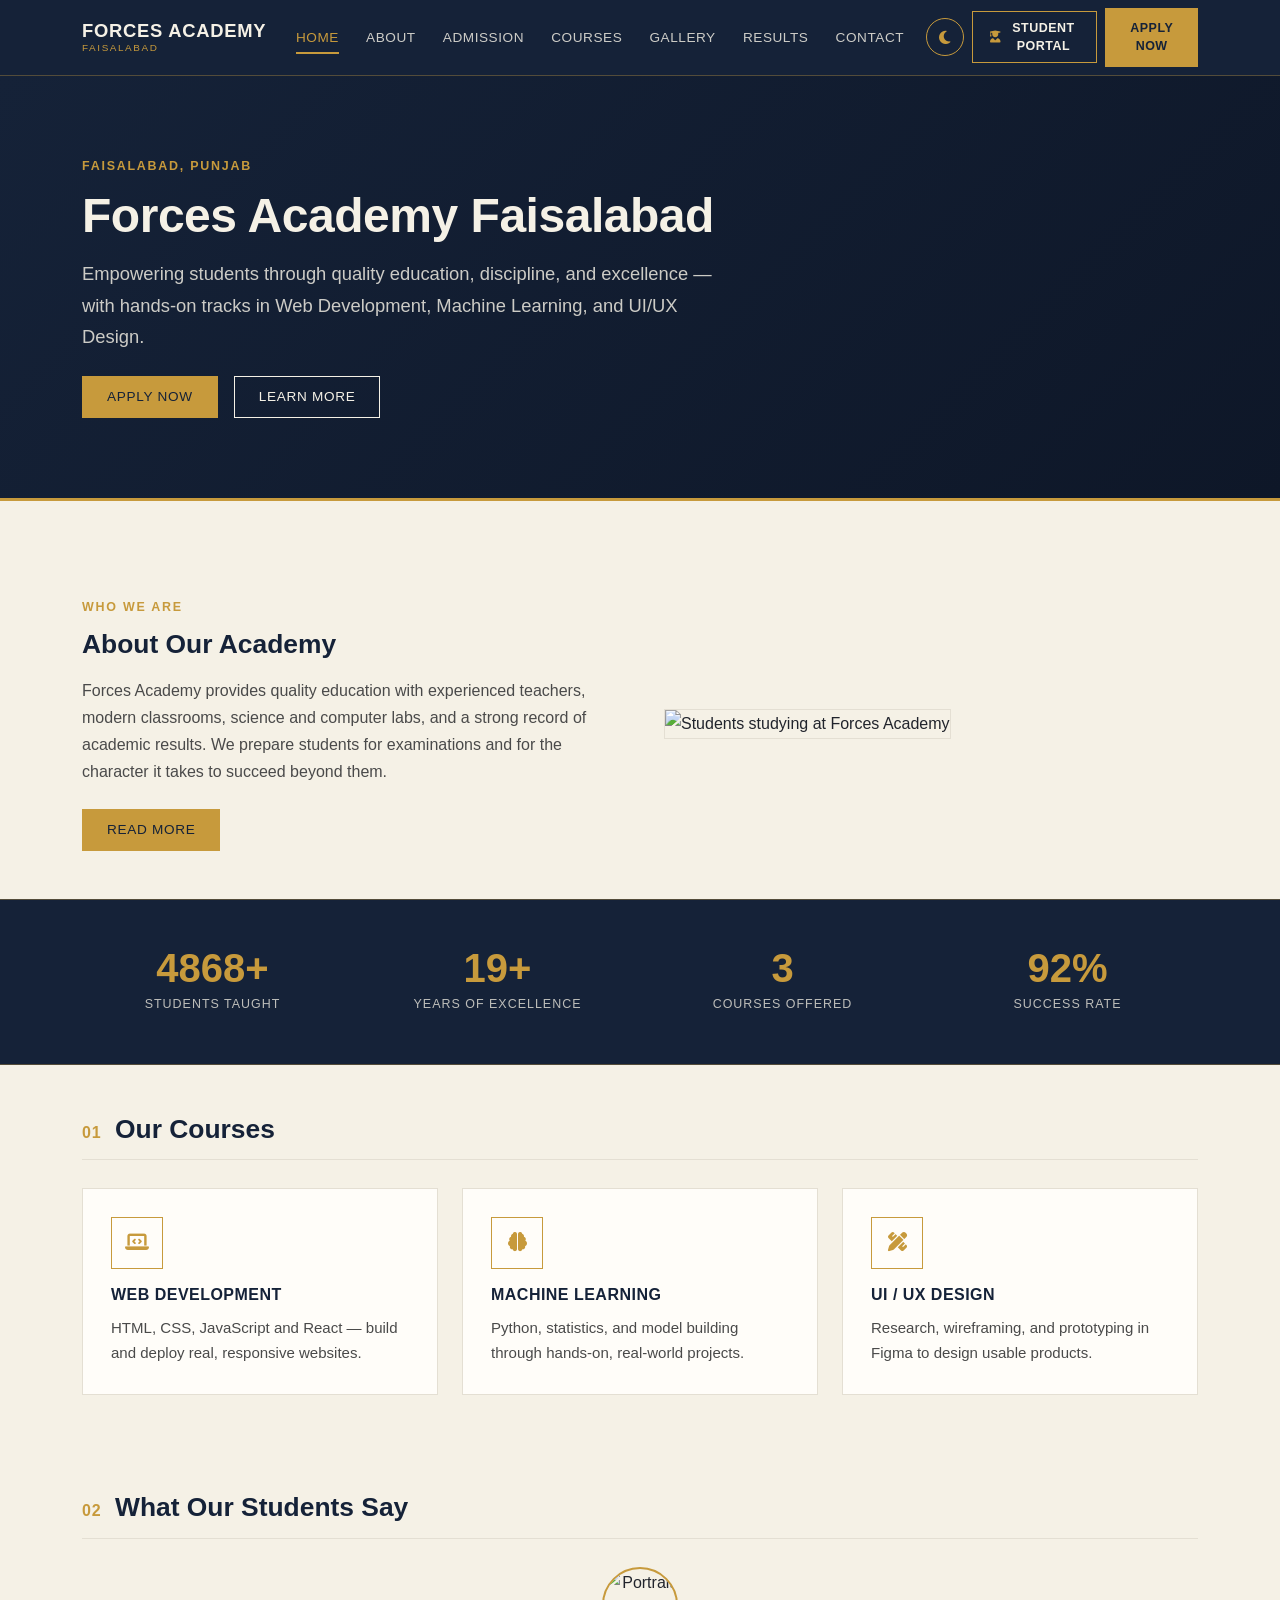
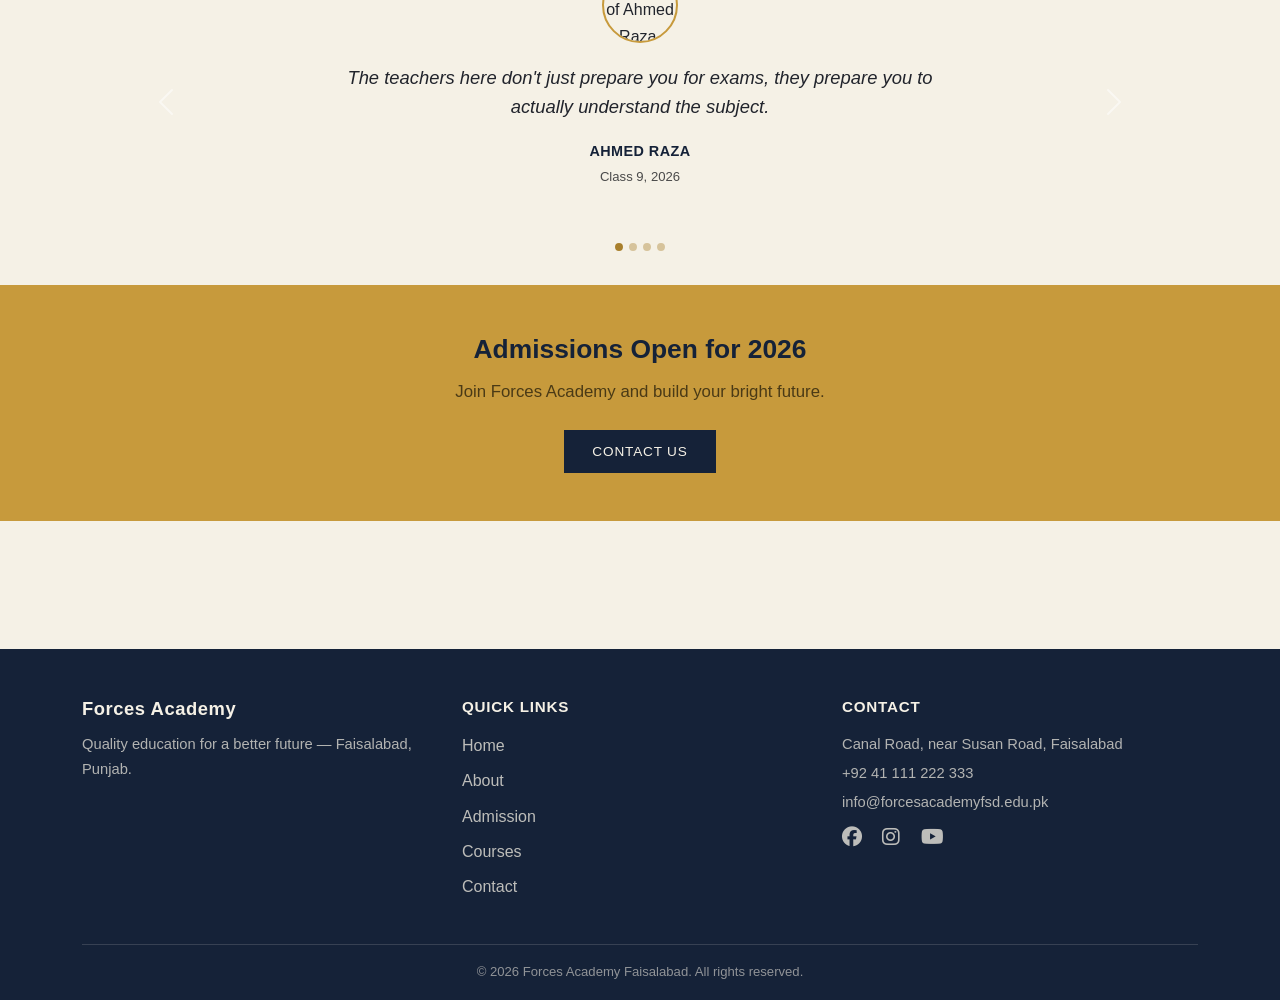
==== commit 76dcd270: "Initial commit: Forces Academy site with dark mode, animations, SEO" ====
--- a/index.html
+++ b/index.html
@@ -4,11 +4,22 @@
 <meta charset="UTF-8">
 <meta name="viewport" content="width=device-width, initial-scale=1.0">
 <title>Home | Forces Academy Faisalabad</title>
+<meta name="description" content="Forces Academy Faisalabad — quality education with hands-on tracks in Web Development, Machine Learning, and UI/UX Design. Admissions are open for 2026.">
+<meta name="keywords" content="Forces Academy, Faisalabad academy, Web Development course, Machine Learning course, UI UX Design course, Punjab education">
+<link rel="canonical" href="index.html">
+<meta property="og:title" content="Forces Academy Faisalabad">
+<meta property="og:description" content="Quality education with hands-on tracks in Web Development, Machine Learning, and UI/UX Design.">
+<meta property="og:type" content="website">
 <link href="https://cdnjs.cloudflare.com/ajax/libs/bootstrap/5.3.3/css/bootstrap.min.css" rel="stylesheet">
 <link href="https://cdnjs.cloudflare.com/ajax/libs/font-awesome/6.5.2/css/all.min.css" rel="stylesheet">
 <link rel="preconnect" href="https://fonts.googleapis.com">
 <link href="https://fonts.googleapis.com/css2?family=Oswald:wght@400;500;600;700&family=Source+Sans+3:wght@400;500;600;700&display=swap" rel="stylesheet">
 <link href="css/style.css" rel="stylesheet">
+<link rel="icon" type="image/svg+xml" href="favicon.svg">
+<link rel="alternate icon" href="favicon.ico">
+<link rel="apple-touch-icon" href="apple-touch-icon.png">
+<link href="css/animations.css" rel="stylesheet">
+<link href="css/dark-mode.css" rel="stylesheet">
 </head>
 <body>
 
@@ -27,6 +38,11 @@
         <li class="nav-item"><a class="nav-link" href="gallery.html">Gallery</a></li>
         <li class="nav-item"><a class="nav-link" href="result.html">Results</a></li>
         <li class="nav-item"><a class="nav-link" href="contact.html">Contact</a></li>
+        <li class="nav-item ms-lg-2">
+          <button id="themeToggle" class="theme-toggle" type="button" aria-label="Toggle dark mode">
+            <i class="fa-solid fa-moon"></i>
+          </button>
+        </li>
         <li class="nav-item ms-lg-2"><a class="btn btn-portal btn-sm" href="result.html"><i class="fa-solid fa-user-graduate"></i> Student Portal</a></li>
         <li class="nav-item ms-lg-2"><a class="btn btn-warning btn-sm" href="admission.html">Apply Now</a></li>
       </ul>
@@ -38,9 +54,9 @@
   <div class="container">
     <div class="row">
       <div class="col-lg-8">
-        <div class="eyebrow">Faisalabad, Punjab</div>
-        <h1>Forces Academy Faisalabad</h1>
-        <p class="lead mb-4">Empowering students through quality education, discipline, and excellence — with hands-on tracks in Web Development, Machine Learning, and UI/UX Design.</p>
+        <div class="eyebrow hero-fade-in">Faisalabad, Punjab</div>
+        <h1 class="hero-fade-in hero-delay-1">Forces Academy Faisalabad</h1>
+        <p class="lead mb-4 hero-fade-in hero-delay-2">Empowering students through quality education, discipline, and excellence — with hands-on tracks in Web Development, Machine Learning, and UI/UX Design.</p>
         <div class="d-flex flex-wrap gap-3">
           <a href="admission.html" class="btn btn-gold">Apply Now</a>
           <a href="about.html" class="btn btn-outline-cream">Learn More</a>
@@ -104,21 +120,21 @@
     </div>
     <div class="row g-4">
       <div class="col-md-4">
-        <div class="panel">
+        <div class="panel course-card course-delay-1">
           <div class="icon-box"><i class="fa-solid fa-laptop-code"></i></div>
           <h4>Web Development</h4>
           <p>HTML, CSS, JavaScript and React — build and deploy real, responsive websites.</p>
         </div>
       </div>
       <div class="col-md-4">
-        <div class="panel">
+        <div class="panel course-card course-delay-2">
           <div class="icon-box"><i class="fa-solid fa-brain"></i></div>
           <h4>Machine Learning</h4>
           <p>Python, statistics, and model building through hands-on, real-world projects.</p>
         </div>
       </div>
       <div class="col-md-4">
-        <div class="panel">
+        <div class="panel course-card course-delay-3">
           <div class="icon-box"><i class="fa-solid fa-pen-ruler"></i></div>
           <h4>UI / UX Design</h4>
           <p>Research, wireframing, and prototyping in Figma to design usable products.</p>
@@ -143,7 +159,7 @@
       <div class="carousel-inner pb-5">
         <div class="carousel-item active">
           <div class="testimonial-card">
-            <img src="https://i.pravatar.cc/150?img=12" class="testimonial-photo" alt="Ahmed Raza">
+            <img src="https://i.pravatar.cc/150?img=12" class="testimonial-photo" alt="Portrait of Ahmed Raza, Class 9 student">
             <p class="testimonial-quote">The teachers here don't just prepare you for exams, they prepare you to actually understand the subject.</p>
             <p class="testimonial-name">Ahmed Raza</p>
             <p class="testimonial-meta">Class 9, 2026</p>
@@ -151,7 +167,7 @@
         </div>
         <div class="carousel-item">
           <div class="testimonial-card">
-            <img src="https://i.pravatar.cc/150?img=32" class="testimonial-photo" alt="Sana Fatima">
+            <img src="https://i.pravatar.cc/150?img=32" class="testimonial-photo" alt="Portrait of Sana Fatima, Class 9 student">
             <p class="testimonial-quote">Small class sizes and constant feedback made a huge difference in my grades this year.</p>
             <p class="testimonial-name">Sana Fatima</p>
             <p class="testimonial-meta">Class 9, 2026</p>
@@ -159,7 +175,7 @@
         </div>
         <div class="carousel-item">
           <div class="testimonial-card">
-            <img src="https://i.pravatar.cc/150?img=45" class="testimonial-photo" alt="Ali Hassan">
+            <img src="https://i.pravatar.cc/150?img=45" class="testimonial-photo" alt="Portrait of Ali Hassan, Class 10 student">
             <p class="testimonial-quote">The entry-test prep track is excellent — structured, consistent, and genuinely challenging.</p>
             <p class="testimonial-name">Ali Hassan</p>
             <p class="testimonial-meta">Class 10, 2026</p>
@@ -167,7 +183,7 @@
         </div>
         <div class="carousel-item">
           <div class="testimonial-card">
-            <img src="https://i.pravatar.cc/150?img=48" class="testimonial-photo" alt="Ayesha Siddiqui">
+            <img src="https://i.pravatar.cc/150?img=48" class="testimonial-photo" alt="Portrait of Ayesha Siddiqui, Class 10 student">
             <p class="testimonial-quote">From the labs to the library, everything about this campus is built for students who want to work.</p>
             <p class="testimonial-name">Ayesha Siddiqui</p>
             <p class="testimonial-meta">Class 10, 2026</p>
@@ -234,5 +250,6 @@
 
 <script src="https://cdnjs.cloudflare.com/ajax/libs/bootstrap/5.3.3/js/bootstrap.bundle.min.js"></script>
 <script src="js/main.js"></script>
+<script src="js/theme-toggle.js"></script>
 </body>
 </html>
--- a/css/style.css
+++ b/css/style.css
@@ -441,3 +441,94 @@
 
 /* ---------- Utility ---------- */
 .text-gold{ color:var(--gold) !important; }
+
+/* ==========================================================================
+   Theme toggle button
+   ========================================================================== */
+#themeToggle{
+  border:1px solid var(--gold);
+  background:transparent;
+  color:var(--gold);
+  width:38px; height:38px;
+  border-radius:50%;
+  display:inline-flex;
+  align-items:center;
+  justify-content:center;
+  padding:0;
+  transition:background-color .15s ease, color .15s ease, transform .15s ease;
+}
+#themeToggle:hover, #themeToggle:focus-visible{
+  background:var(--gold);
+  color:var(--navy);
+  transform:translateY(-1px);
+}
+
+/* ==========================================================================
+   Dark Mode
+   ========================================================================== */
+body.dark-mode{
+  --cream:#EDE9DC;
+  --paper:#1B2333;
+  --line:#2C3548;
+  --ink:#E7E4D9;
+  --muted:#B7B2A2;
+  background:#0F1622;
+}
+body.dark-mode .masthead,
+body.dark-mode .page-header,
+body.dark-mode #hero,
+body.dark-mode .stats-band,
+body.dark-mode footer{
+  background:#0A0E17;
+}
+body.dark-mode .panel,
+body.dark-mode .form-panel,
+body.dark-mode .info-card,
+body.dark-mode .table-wrap,
+body.dark-mode .filter-panel,
+body.dark-mode .photo-card{
+  background:var(--paper);
+  border-color:var(--line);
+}
+body.dark-mode .panel:hover{
+  box-shadow:0 10px 24px rgba(0,0,0,.35);
+}
+body.dark-mode table.results thead th,
+body.dark-mode table.fee-table thead th{
+  background:#0A0E17;
+}
+body.dark-mode table.results tbody tr:nth-child(even){
+  background:#171F2E;
+}
+body.dark-mode .form-control,
+body.dark-mode .form-select{
+  background:var(--paper);
+  color:var(--ink);
+  border-color:var(--line);
+}
+body.dark-mode .cta-band{
+  background:var(--gold-dark);
+}
+body.dark-mode .cta-band h2{ color:var(--navy); }
+
+/* ==========================================================================
+   Page Load Animations
+   ========================================================================== */
+@keyframes fadeIn{
+  from{ opacity:0; transform:translateY(-15px); }
+  to{ opacity:1; transform:translateY(0); }
+}
+@keyframes slideUp{
+  from{ opacity:0; transform:translateY(30px); }
+  to{ opacity:1; transform:translateY(0); }
+}
+
+#hero .eyebrow{ animation:fadeIn .7s ease forwards; }
+#hero h1{ animation:fadeIn .9s ease forwards; }
+#hero .lead{ animation:fadeIn 1.1s ease forwards; }
+#hero .d-flex.flex-wrap{ animation:fadeIn 1.3s ease forwards; }
+
+.stat-item{ opacity:0; }
+.stat-item.in-view{ animation:slideUp .6s ease forwards; }
+
+.course-card-animate{ opacity:0; animation:slideUp .6s ease forwards; }
--- a/css/animations.css
+++ b/css/animations.css
@@ -0,0 +1,94 @@
+/* ============================================================
+   Forces Academy — Page Load & Scroll Animations
+   Subtle, professional motion. All animations respect
+   prefers-reduced-motion (see bottom of file).
+   ============================================================ */
+
+/* ---------- Generic scroll-reveal (used on About/Admission/
+   Courses/Contact/Gallery/Results cards & panels) ---------- */
+@keyframes revealUp{
+  from{ opacity:0; transform:translateY(24px); }
+  to{ opacity:1; transform:translateY(0); }
+}
+.reveal{
+  opacity:0;
+  transform:translateY(24px);
+}
+.reveal.is-visible{
+  animation:revealUp .6s ease forwards;
+}
+
+/* ============================================================
+   Home page — Hero heading fade-in on load
+   ============================================================ */
+@keyframes heroFadeIn{
+  from{ opacity:0; transform:translateY(16px); }
+  to{ opacity:1; transform:translateY(0); }
+}
+.hero-fade-in{
+  opacity:0;
+  animation:heroFadeIn .9s ease-out forwards;
+}
+.hero-fade-in.hero-delay-1{ animation-delay:.15s; }
+.hero-fade-in.hero-delay-2{ animation-delay:.3s; }
+
+/* ============================================================
+   Home page — Stat cards slide up when scrolled into view
+   ============================================================ */
+@keyframes statSlideUp{
+  from{ opacity:0; transform:translateY(30px); }
+  to{ opacity:1; transform:translateY(0); }
+}
+.stat-item{
+  opacity:0;
+  transform:translateY(30px);
+}
+.stat-item.is-visible{
+  animation:statSlideUp .55s ease forwards;
+}
+
+/* ============================================================
+   Home page — Course cards appear one by one with a
+   slight stagger between each
+   ============================================================ */
+@keyframes courseAppear{
+  from{ opacity:0; transform:translateY(20px) scale(.98); }
+  to{ opacity:1; transform:translateY(0) scale(1); }
+}
+.course-card{
+  opacity:0;
+  transform:translateY(20px) scale(.98);
+}
+.course-card.is-visible{
+  animation:courseAppear .5s ease forwards;
+}
+.course-card.course-delay-1.is-visible{ animation-delay:0s; }
+.course-card.course-delay-2.is-visible{ animation-delay:.15s; }
+.course-card.course-delay-3.is-visible{ animation-delay:.3s; }
+
+/* ============================================================
+   Theme toggle icon micro-interaction
+   ============================================================ */
+@keyframes toggleSpin{
+  from{ transform:rotate(-20deg) scale(.8); opacity:.6; }
+  to{ transform:rotate(0) scale(1); opacity:1; }
+}
+.theme-toggle i{
+  display:inline-block;
+  animation:toggleSpin .3s ease;
+}
+
+/* ---------- Respect reduced-motion preference ---------- */
+@media (prefers-reduced-motion: reduce){
+  .reveal,
+  .hero-fade-in,
+  .stat-item,
+  .course-card{
+    opacity:1 !important;
+    transform:none !important;
+    animation:none !important;
+  }
+  .theme-toggle i{
+    animation:none !important;
+  }
+}
--- a/css/dark-mode.css
+++ b/css/dark-mode.css
@@ -0,0 +1,232 @@
+/* ============================================================
+   Forces Academy — Dark Mode + Page Animations
+   This file is additive only. It never edits css/style.css and
+   never changes any light-mode color — it only defines what
+   happens under the body.dark-mode selector, plus the toggle
+   button styling and scroll-reveal animation utility classes.
+   ============================================================ */
+
+/* ---------- Dark mode palette (scoped to body.dark-mode) ---------- */
+body.dark-mode{
+  --dm-bg:        #0d1420;
+  --dm-bg-alt:    #0a0f18;
+  --dm-surface:   #161f2e;
+  --dm-surface-2: #1c2739;
+  --dm-border:    #2b3a4d;
+  --dm-text:      #E9E6DA;
+  --dm-text-soft: #B7BECB;
+  --dm-gold:      #E0B45C;
+  --dm-navy:      #101827;
+}
+
+/* ---------- Base page ---------- */
+body.dark-mode{
+  background:var(--dm-bg) !important;
+  color:var(--dm-text) !important;
+}
+
+body.dark-mode h1,
+body.dark-mode h2,
+body.dark-mode h3,
+body.dark-mode h4,
+body.dark-mode h5,
+body.dark-mode h6{
+  color:var(--dm-text) !important;
+}
+
+body.dark-mode p,
+body.dark-mode li,
+body.dark-mode label,
+body.dark-mode .lead{
+  color:var(--dm-text-soft) !important;
+}
+
+body.dark-mode a{ color:var(--dm-gold); }
+
+/* ---------- Navbar ---------- */
+body.dark-mode .masthead{
+  background:var(--dm-bg-alt) !important;
+  border-bottom:1px solid var(--dm-border);
+}
+body.dark-mode .navbar-brand,
+body.dark-mode .nav-link{
+  color:var(--dm-text) !important;
+}
+body.dark-mode .nav-link.active,
+body.dark-mode .nav-link:hover{
+  color:var(--dm-gold) !important;
+}
+
+/* ---------- Hero / page headers / CTA bands ---------- */
+body.dark-mode #hero,
+body.dark-mode .page-header,
+body.dark-mode .cta-band{
+  background:var(--dm-navy) !important;
+}
+body.dark-mode .eyebrow{ color:var(--dm-gold) !important; }
+
+/* ---------- Section labels ---------- */
+body.dark-mode .section-label .num{
+  color:var(--dm-gold) !important;
+}
+body.dark-mode .section-label{
+  border-color:var(--dm-border) !important;
+}
+
+/* ---------- Panels / cards / info blocks ---------- */
+body.dark-mode .panel,
+body.dark-mode .info-card,
+body.dark-mode .form-panel,
+body.dark-mode .filter-panel,
+body.dark-mode .table-wrap,
+body.dark-mode .table-responsive,
+body.dark-mode .map-wrap,
+body.dark-mode .photo-card,
+body.dark-mode .testimonial-card{
+  background:var(--dm-surface) !important;
+  border-color:var(--dm-border) !important;
+  color:var(--dm-text-soft) !important;
+}
+body.dark-mode .icon-box{
+  color:var(--dm-gold) !important;
+}
+body.dark-mode .panel h3,
+body.dark-mode .panel h4,
+body.dark-mode .info-card h4{
+  color:var(--dm-text) !important;
+}
+
+/* ---------- Stats band ---------- */
+body.dark-mode .stats-band{
+  background:var(--dm-navy) !important;
+}
+body.dark-mode .stat-number{
+  color:var(--dm-gold) !important;
+}
+body.dark-mode .stat-label{
+  color:var(--dm-text-soft) !important;
+}
+
+/* ---------- Buttons ---------- */
+body.dark-mode .btn-gold{
+  background:var(--dm-gold) !important;
+  border-color:var(--dm-gold) !important;
+  color:#1a1406 !important;
+}
+body.dark-mode .btn-portal,
+body.dark-mode .btn-outline-cream{
+  color:var(--dm-text) !important;
+  border-color:var(--dm-text) !important;
+}
+
+/* ---------- Forms ---------- */
+body.dark-mode .form-control,
+body.dark-mode .form-select{
+  background:var(--dm-surface-2) !important;
+  border-color:var(--dm-border) !important;
+  color:var(--dm-text) !important;
+}
+body.dark-mode .form-control::placeholder{
+  color:var(--dm-text-soft);
+}
+body.dark-mode .form-control:focus,
+body.dark-mode .form-select:focus{
+  border-color:var(--dm-gold) !important;
+  box-shadow:0 0 0 .15rem rgba(224,180,92,.25) !important;
+}
+body.dark-mode #formSuccess{
+  background:rgba(224,180,92,.12) !important;
+  color:var(--dm-gold) !important;
+  border-color:var(--dm-gold) !important;
+}
+
+/* ---------- Tables ---------- */
+body.dark-mode table thead th{
+  background:var(--dm-navy) !important;
+  color:var(--dm-gold) !important;
+}
+body.dark-mode table tbody td{
+  border-color:var(--dm-border) !important;
+  color:var(--dm-text-soft) !important;
+}
+body.dark-mode table.results tbody tr:nth-child(even){
+  background:var(--dm-surface-2) !important;
+}
+body.dark-mode .grade-pill{
+  border-color:var(--dm-text-soft) !important;
+  color:var(--dm-text) !important;
+}
+body.dark-mode .admin-note{
+  background:var(--dm-surface-2) !important;
+  border-color:var(--dm-gold) !important;
+  color:var(--dm-text-soft) !important;
+}
+body.dark-mode .admin-note strong{ color:var(--dm-gold) !important; }
+
+/* ---------- Gallery filter buttons ---------- */
+body.dark-mode .cat-btn{
+  border-color:var(--dm-border) !important;
+  color:var(--dm-text-soft) !important;
+}
+body.dark-mode .cat-btn.active{
+  background:var(--dm-gold) !important;
+  color:#1a1406 !important;
+  border-color:var(--dm-gold) !important;
+}
+
+/* ---------- Social links ---------- */
+body.dark-mode .social-link{
+  border-color:var(--dm-border) !important;
+  color:var(--dm-text) !important;
+}
+body.dark-mode .social-link:hover{
+  background:var(--dm-gold) !important;
+  color:#1a1406 !important;
+}
+
+/* ---------- Footer ---------- */
+body.dark-mode footer{
+  background:var(--dm-bg-alt) !important;
+  color:var(--dm-text-soft) !important;
+  border-top:1px solid var(--dm-border);
+}
+body.dark-mode footer a{ color:var(--dm-text-soft) !important; }
+body.dark-mode footer a:hover{ color:var(--dm-gold) !important; }
+body.dark-mode .footer-bottom{
+  border-color:var(--dm-border) !important;
+  color:var(--dm-text-soft) !important;
+}
+
+/* ---------- Back-to-top ---------- */
+body.dark-mode #backToTop{
+  background:var(--dm-gold) !important;
+  color:#1a1406 !important;
+}
+
+/* ============================================================
+   Theme Toggle Button
+   ============================================================ */
+.theme-toggle{
+  width:38px;
+  height:38px;
+  border-radius:50%;
+  border:1px solid rgba(255,255,255,.35);
+  background:transparent;
+  color:inherit;
+  display:inline-flex;
+  align-items:center;
+  justify-content:center;
+  cursor:pointer;
+  font-size:.95rem;
+  transition:background .15s ease, transform .15s ease;
+}
+.theme-toggle:hover{
+  background:rgba(255,255,255,.12);
+  transform:rotate(15deg);
+}
+body.dark-mode .theme-toggle{
+  border-color:var(--dm-gold);
+  color:var(--dm-gold);
+}
+
+/* Page-load and scroll animations now live in css/animations.css */
